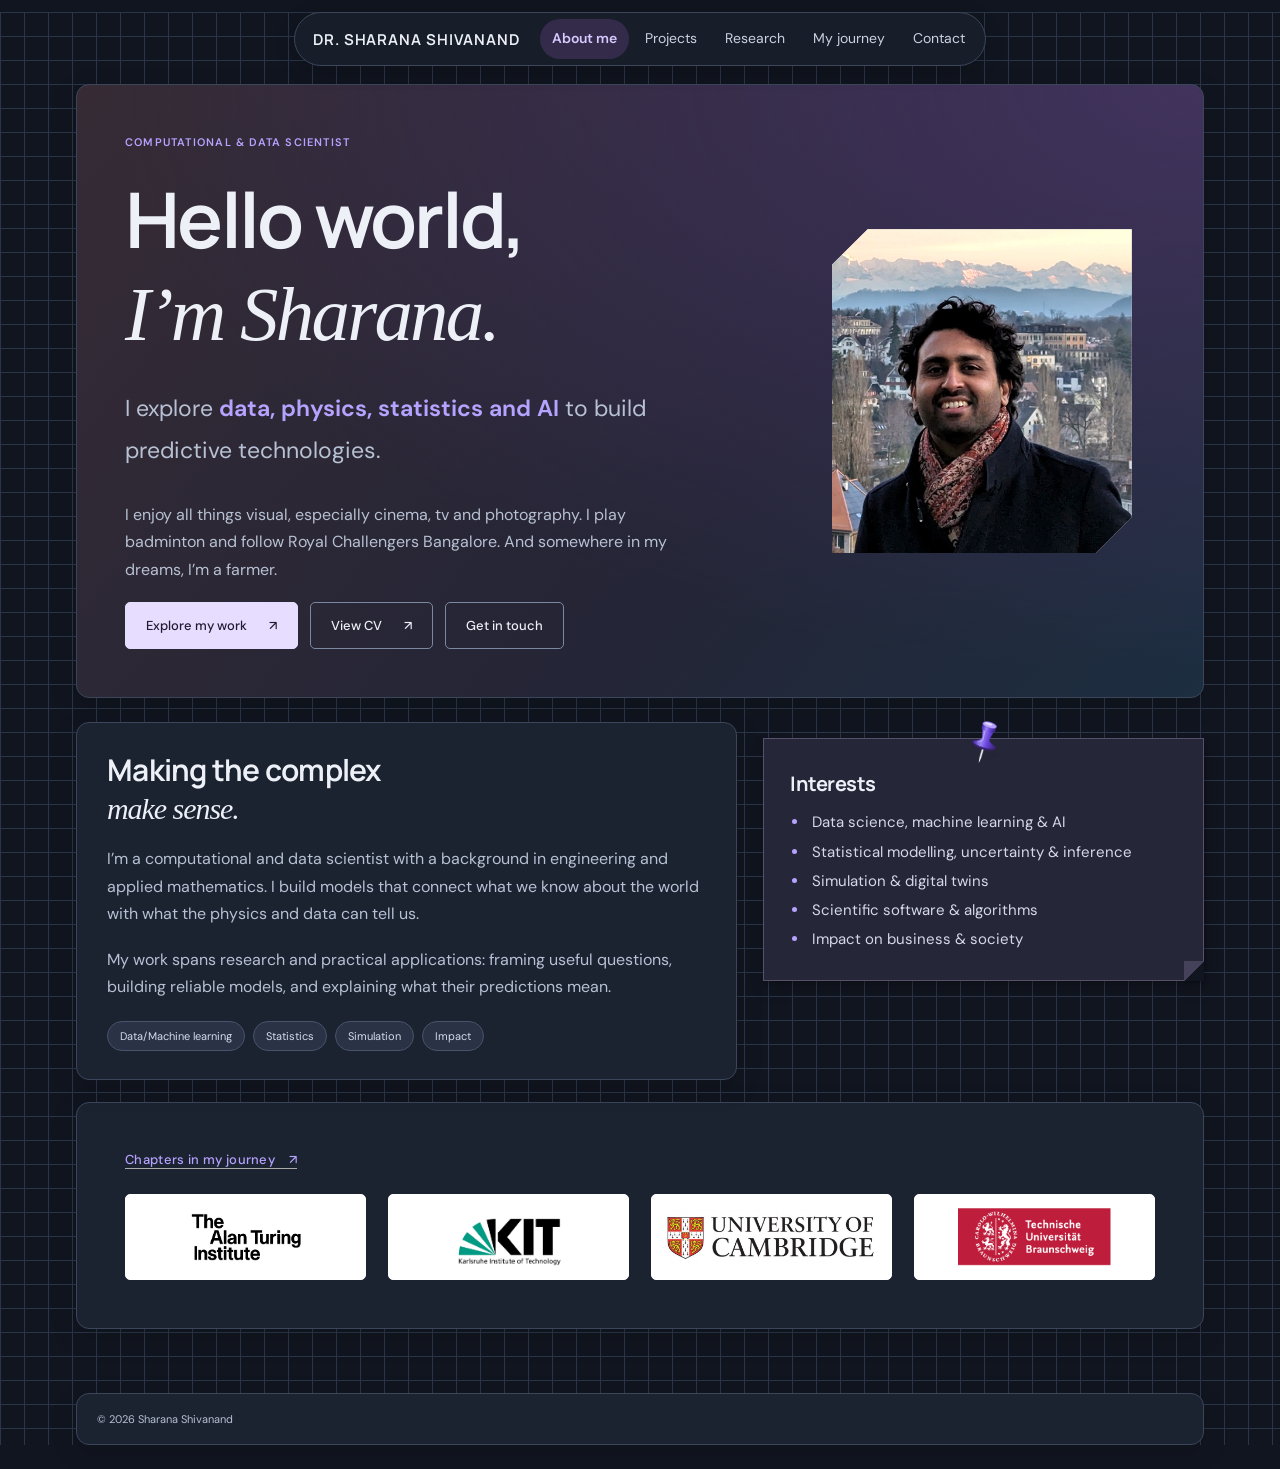
==== index.html @ 9562c30d "Remove header logo and publish updated CV" ====
<!doctype html>
<html lang="en" data-theme="dark">
<head>
  <meta charset="utf-8">
  <meta name="viewport" content="width=device-width, initial-scale=1">
  <title>About me | Sharana Shivanand</title>
  <meta name="description" content="Sharana Shivanand is a computational and data scientist connecting Data, Physics, Statistics and AI with practical problems.">
  <meta name="theme-color" content="#11151f">
  <meta property="og:title" content="About me | Sharana Shivanand">
  <meta property="og:description" content="Sharana Shivanand is a computational and data scientist connecting Data, Physics, Statistics and AI with practical problems.">
  <meta property="og:type" content="website">
  <link rel="icon" href="assets/favicon.svg?v=coordinate-s" type="image/svg+xml">
  <link rel="preconnect" href="https://fonts.googleapis.com">
  <link rel="preconnect" href="https://fonts.gstatic.com" crossorigin>
  <link rel="stylesheet" href="assets/styles.css">
  <link rel="stylesheet" href="theme.css">
  <link rel="stylesheet" href="dark.css">
  <script src="assets/site.js" defer></script>
  <noscript><style>@media(max-width:760px){.sidebar{position:relative;height:auto;flex-wrap:wrap}.nav{position:static;display:grid;width:100%;margin-top:15px}.main-wrap{margin-top:0}.mobile-toggle{display:none}}.filter-bar,.copy-button{display:none}</style></noscript>
</head>
<body>
  <a class="skip-link" href="#main">Skip to content</a>
  <header class="sidebar">
    <a class="brand" href="index.html" aria-label="Dr. Sharana Shivanand, home"><span class="brand-name">DR. Sharana Shivanand</span></a>
    <button class="mobile-toggle" aria-controls="main-navigation" aria-expanded="false">Menu <span class="menu-icon" aria-hidden="true">☰</span></button>
    <nav class="nav" id="main-navigation" aria-label="Main navigation"><a href="index.html" aria-current="page"><span class="nav-num">01</span>About me<span class="nav-arrow" aria-hidden="true">↗</span></a><a href="projects.html"><span class="nav-num">02</span>Projects<span class="nav-arrow" aria-hidden="true"></span></a><a href="research.html"><span class="nav-num">03</span>Research<span class="nav-arrow" aria-hidden="true"></span></a><a href="journey.html"><span class="nav-num">04</span>My journey<span class="nav-arrow" aria-hidden="true"></span></a><a href="contact.html"><span class="nav-num">05</span>Contact<span class="nav-arrow" aria-hidden="true"></span></a></nav>
  </header>
  <div class="main-wrap"><div class="page-container">
    <main id="main">
<section class="hero" aria-labelledby="hero-title">
  <div class="hero-copy"><div class="eyebrow">Computational &amp; data scientist</div>
    <h1 id="hero-title">Hello world,<br><span class="title-second">I’m Sharana.</span></h1>
    <p class="hero-lead">I explore <strong>data, physics, statistics and AI</strong> to build predictive technologies.</p>
    <p class="hero-personal">I enjoy all things visual, especially cinema, tv and photography. I play badminton and follow Royal Challengers Bangalore. And somewhere in my dreams, I’m a farmer.</p>
    <div class="button-row"><a target="_blank" rel="noopener noreferrer" class="button" href="projects.html">Explore my work <span aria-hidden="true">↗</span></a><a target="_blank" rel="noopener noreferrer" class="button secondary" href="assets/CV-Shivanand.pdf?v=17e209d2ae03">View CV <span aria-hidden="true">↗</span></a><a target="_blank" rel="noopener noreferrer" class="button secondary" href="contact.html">Get in touch</a></div>
  </div>
  <figure class="portrait-frame"><img src="profile-mountains.jpg" alt="Sharana Shivanand with a mountain ridge in the background" width="768" height="1024" fetchpriority="high"></figure>
</section>
<div class="about-overview"><section class="intro-block"><div class="intro-layout"><h2>Making the complex<br><span class="title-second">make sense.</span></h2><div><p>I’m a computational and data scientist with a background in engineering and applied mathematics. I build models that connect what we know about the world with what the physics and data can tell us.</p><p>My work spans research and practical applications: framing useful questions, building reliable models, and explaining what their predictions mean.</p><div class="capability-list"><span class="pill">Data/Machine learning</span><span class="pill">Statistics</span><span class="pill">Simulation</span><span class="pill">Impact</span></div></div></div></section><aside class="shared-interests-note" aria-labelledby="shared-interests-title">
      <svg class="note-pin" viewBox="0 0 48 64" aria-hidden="true">
        <defs>
          <linearGradient id="note-pin-body" x1="0" y1="0" x2="1" y2="0">
            <stop offset="0" stop-color="#3c22a0"/><stop offset=".35" stop-color="#9a82f5"/>
            <stop offset=".6" stop-color="#6844da"/><stop offset="1" stop-color="#342075"/>
          </linearGradient>
          <linearGradient id="note-pin-metal" x1="0" y1="0" x2="1" y2="0">
            <stop offset="0" stop-color="#737786"/><stop offset=".5" stop-color="#f5f6fa"/><stop offset="1" stop-color="#858997"/>
          </linearGradient>
          <filter id="note-pin-shadow" x="-50%" y="-50%" width="200%" height="200%"><feGaussianBlur stdDeviation="1.2"/></filter>
        </defs>
        <ellipse cx="29" cy="49" rx="9" ry="2.5" fill="#282033" opacity=".18" filter="url(#note-pin-shadow)"/>
        <g transform="rotate(24 24 34)">
          <path d="M22.5 36h3v16L24 59l-1.5-7Z" fill="url(#note-pin-metal)"/>
          <ellipse cx="24" cy="36" rx="15" ry="5" fill="#38216d"/>
          <path d="M16 13h16l-3 13c-.6 3 3.5 5.5 10 8-2 6-28 6-30 0 6.5-2.5 10.6-5 10-8Z" fill="url(#note-pin-body)" stroke="#49318e" stroke-width=".5"/>
          <path d="m20 16 1 12c0 2-2 4-6 6" fill="none" stroke="#c5b7ff" stroke-width="1.2" opacity=".7"/>
          <path d="M15 9h18v6c0 4-18 4-18 0Z" fill="url(#note-pin-body)"/>
          <ellipse cx="24" cy="9" rx="9" ry="3.7" fill="#b6a2fb" stroke="#7151c6" stroke-width=".6"/>
          <ellipse cx="22" cy="8" rx="5" ry="1.4" fill="#eee8ff" opacity=".8"/>
        </g>
      </svg>
      <h2 id="shared-interests-title">Interests</h2>
      <ul><li>Data science, machine learning &amp; AI</li><li>Statistical modelling, uncertainty &amp; inference</li><li>Simulation &amp; digital twins</li><li>Scientific software &amp; algorithms</li><li>Impact on business &amp; society</li></ul></aside></div>

<section class="credibility" aria-labelledby="chapters-title"><h2 id="chapters-title"><a target="_blank" rel="noopener noreferrer" class="text-link" href="journey.html">Chapters in my journey <span aria-hidden="true">↗</span></a></h2><div class="institution-list"><div class="institution"><img src="assets/logos/turing.png" alt="The Alan Turing Institute" width="367" height="181" loading="lazy"></div><div class="institution"><img src="assets/logos/kit.png" alt="Karlsruhe Institute of Technology" width="1045" height="557" loading="lazy"></div><div class="institution"><img src="assets/logos/cambridge.jpg" alt="University of Cambridge" width="800" height="210" loading="lazy"></div><div class="institution"><img src="assets/logos/braunschweig.png" alt="Technical University of Braunschweig" width="900" height="340" loading="lazy"></div></div></section>
</main>
    <footer class="site-footer"><span>© 2026 Sharana Shivanand</span></footer>
  </div></div>
</body>
</html>
---- assets/styles.css ----
@import url('https://fonts.googleapis.com/css2?family=DM+Sans:wght@400;450;500;550;600;650;700&family=Manrope:wght@400;500;600;650;700&display=swap');

:root {
  --paper: #f7f6f0;
  --sidebar: #252d27;
  --ink: #252a25;
  --muted: #62685f;
  --line: #dcded3;
  --green: #d7edb8;
  --purple: #e3dcf3;
  --peach: #f2cebb;
  --sans: 'DM Sans', Arial, sans-serif;
  --display: 'Manrope', Arial, sans-serif;
}

* { box-sizing: border-box; }
html { scroll-behavior: smooth; }
body { margin: 0; background: var(--paper); color: var(--ink); font: 16px/1.65 var(--sans); }
a { color: inherit; text-underline-offset: 5px; }
button { font: inherit; cursor: pointer; }
a, button { touch-action: manipulation; }
a, button, summary { -webkit-tap-highlight-color: transparent; }
a:focus-visible, button:focus-visible, summary:focus-visible { outline: 3px solid #7870a4; outline-offset: 5px; }
::selection { background: var(--green); color: var(--ink); }
img, svg { max-width: 100%; }
p { margin: 0 0 1.2em; }
h1, h2, h3 { font-family: var(--display); line-height: 1.25; letter-spacing: -.025em; margin: 0; font-weight: 650; }
h2 { font-size: clamp(28px, 3vw, 36px); }
h3 { font-size: 24px; }
small { font-size: 13px; }
.serif { font-family: Georgia, serif; font-weight: 400; }
.skip-link { position: fixed; z-index: 20; top: -80px; left: 20px; padding: 10px 20px; background: var(--green); }
.skip-link:focus { top: 16px; }

/* Centred navigation. The page links stay in this tab. */
.sidebar { background: var(--sidebar); color: #eef0e8; position: fixed; inset: 0 auto 0 0; width: 244px; padding: 48px 24px 32px; display: flex; flex-direction: column; align-items: center; text-align: center; z-index: 10; border-right: 1px solid #374238; }
.brand { display: flex; justify-content: center; text-decoration: none; }
.brand-name { font: 650 23px/1.4 var(--display); letter-spacing: -.025em; }
.nav { display: grid; gap: 8px; width: 100%; margin-top: 64px; }
.nav a { display: flex; align-items: center; justify-content: center; padding: 12px 10px; border-radius: 5px; text-decoration: none; font-size: 14px; color: #cdd3c9; transition: background .2s; }
.nav a:hover { background: #374238; color: #fff; }
.nav a[aria-current=page] { background: var(--green); color: #273222; font-weight: 600; }
.nav-num, .nav-arrow { display: none; }
.sidebar-bottom { margin-top: auto; padding-top: 32px; }
.social-links { display: flex; justify-content: center; gap: 20px; font-size: 12px; }
.social-links a { text-decoration: none; color: #eef0e8; }
.social-links a:hover { text-decoration: underline; }
.mobile-toggle { display: none; }
.main-wrap { margin-left: 244px; min-height: 100vh; }
.page-container { max-width: 1440px; margin: 0 auto; padding: 0 clamp(28px, 4.4vw, 76px); }
main { padding-bottom: 64px; }
.eyebrow { font-size: 11px; letter-spacing: .11em; text-transform: uppercase; font-weight: 600; color: var(--muted); margin-bottom: 22px; display: flex; align-items: center; gap: 10px; }
.eyebrow:before { content: ''; width: 22px; height: 1px; background: currentColor; }

/* An upright portrait, cropped in the browser without altering the supplied photo. */
.hero { display: grid; grid-template-columns: 1.2fr 1fr; gap: 45px; align-items: center; padding: 76px 0 60px; min-height: 500px; }
.hero h1 { font-size: clamp(36px, 4.2vw, 62px); line-height: 1.2; letter-spacing: -.035em; }
.hero-lead { font-size: 19px; line-height: 1.8; max-width: 485px; margin: 27px 0 30px; color: #51594e; }
.hero-lead strong { color: var(--ink); font-weight: 550; }
.portrait-frame { margin: 0; width: 100%; max-width: 330px; aspect-ratio: 1; justify-self: center; overflow: hidden; border-radius: 50%; background: #e6e1d9; border: 1px solid #deded4; }
.portrait-frame img { width: 100%; height: 100%; object-fit: cover; object-position: 50% 50%; display: block; transform: scale(2.5); transform-origin: 54% 25%; }
.button-row { display: flex; gap: 12px; align-items: center; flex-wrap: wrap; }
.button { display: inline-flex; align-items: center; justify-content: center; gap: 22px; background: var(--ink); color: #fff; padding: 12px 20px; border: 1px solid var(--ink); border-radius: 5px; text-decoration: none; font-size: 13px; font-weight: 500; transition: background .18s; }
.button:hover { background: #3b4935; }
.button.secondary { color: var(--ink); background: transparent; border-color: #c8ccbf; }
.button.secondary:hover { background: #eceee5; }
.section-top { display: flex; justify-content: space-between; align-items: center; gap: 24px; margin-bottom: 25px; }
.section-top h2 { font-size: 24px; }
.text-link { text-decoration: none; border-bottom: 1px solid #a8ad9f; font-size: 13px; display: inline-flex; gap: 14px; align-items: center; }
.text-link:hover { border-color: var(--ink); }
.intro-block { border-top: 1px solid var(--line); padding-top: 35px; }
.intro-layout { display: grid; grid-template-columns: .9fr 1.5fr; gap: 70px; }
.intro-layout h2 { font-size: 30px; max-width: 290px; }
.intro-layout p { color: var(--muted); font-size: 16px; }
.capability-list { display: flex; gap: 8px; flex-wrap: wrap; margin-top: 20px; }
.pill { padding: 5px 12px; background: #edefe6; border: 1px solid #dadfd0; border-radius: 30px; font-size: 11px; white-space: nowrap; }
.selected-work { margin-top: 56px; }
.work-grid { display: grid; grid-template-columns: 1fr 1fr; gap: 20px; }
.work-card { display: block; text-decoration: none; background: #eeeee5; border: 1px solid var(--line); border-radius: 8px; overflow: hidden; transition: border-color .2s; }
.work-card:hover { border-color: #8e9a7d; }
.work-art { height: 180px; position: relative; overflow: hidden; display: grid; place-items: center; }
.work-art svg { width: 100%; height: 100%; }
.work-art.green { background: #e4eccf; }
.work-art.purple { background: #e6e1ef; }
.art-label { position: absolute; top: 16px; left: 18px; font-size: 10px; font-weight: 600; letter-spacing: .1em; text-transform: uppercase; }
.work-body { padding: 23px 25px; background: #fbfbf6; }
.work-heading { display: flex; gap: 12px; align-items: start; justify-content: space-between; }
.work-heading h3 { font-size: 21px; letter-spacing: -.02em; }
.work-heading .arrow { font-size: 23px; line-height: 1; }
.work-body p { font-size: 14px; color: var(--muted); margin: 12px 0 0; }
.work-type { font-size: 10px; letter-spacing: .1em; text-transform: uppercase; color: var(--muted); margin-bottom: 11px; }

/* Original institutional artwork is displayed in full, without cropping. */
.credibility { padding-top: 30px; margin-top: 40px; border-top: 1px solid var(--line); }
.credibility h2 { font: 500 13px var(--sans); letter-spacing: .025em; color: var(--muted); margin-bottom: 25px; }
.institution-list { display: grid; grid-template-columns: repeat(4, minmax(0, 1fr)); gap: 22px; }
.institution { display: flex; align-items: center; justify-content: center; min-height: 84px; padding: 13px; border: 1px solid #e3e3db; background: #fff; border-radius: 5px; }
.institution img { width: 100%; max-height: 58px; object-fit: contain; }
.site-footer { padding: 24px 0 28px; display: flex; justify-content: space-between; gap: 18px; border-top: 1px solid var(--line); color: var(--muted); font-size: 11px; }
.site-footer a { text-decoration: none; }
.page-intro { padding: 65px 0 35px; max-width: 850px; }
.page-intro h1 { font-size: clamp(36px, 4vw, 56px); margin-bottom: 22px; }
.page-intro .dek { font-size: 19px; color: var(--muted); max-width: 650px; line-height: 1.7; }

.filter-bar { display: flex; flex-wrap: wrap; gap: 8px; align-items: center; border-top: 1px solid var(--line); padding: 24px 0 30px; }
.filter-button { padding: 8px 17px; border: 1px solid #cdd2c4; border-radius: 30px; background: transparent; font-size: 12px; color: var(--ink); }
.filter-button:hover { background: #ebeee3; }
.filter-button[aria-pressed=true] { background: var(--ink); color: #fff; border-color: var(--ink); }
.filter-count { font-size: 12px; color: var(--muted); margin-left: auto; }
.project-list { display: grid; gap: 28px; }
.project { border: 1px solid var(--line); border-radius: 8px; overflow: hidden; background: #fbfbf6; scroll-margin-top: 25px; }
.project[hidden] { display: none; }
.project-banner { padding: 24px 30px; background: var(--green); display: flex; align-items: center; justify-content: space-between; gap: 20px; }
.project:nth-child(2) .project-banner { background: var(--purple); }
.project:nth-child(3) .project-banner { background: var(--peach); }
.project:nth-child(4) .project-banner { background: #e5e8dd; }
.project-number { font: 400 38px var(--display); opacity: .55; }
.project-banner .eyebrow { margin-bottom: 10px; font-size: 10px; }
.project-banner h2 { font-size: 28px; }
.project-content { padding: 28px 30px; }
.project-summary { font-size: 17px; max-width: 720px; }
.project-facts { display: grid; grid-template-columns: 1fr 1fr; gap: 30px; margin-top: 25px; }
.fact-label { font-size: 10px; text-transform: uppercase; letter-spacing: .12em; font-weight: 700; margin-bottom: 8px; color: var(--muted); }
.project-facts p { font-size: 14px; color: var(--muted); }
.project-content .capability-list { margin-top: 8px; }
.project details { border-top: 1px solid var(--line); margin-top: 24px; padding-top: 17px; }
.project summary { font-size: 13px; cursor: pointer; font-weight: 550; list-style-position: inside; }
.project details .detail-text { font-size: 14px; color: var(--muted); padding: 18px 0 0; max-width: 760px; }
.detail-text p:last-child { margin-bottom: 0; }
.project-note { font-size: 12px; color: var(--muted); margin-top: 18px; margin-bottom: 0; }
.research-grid { display: grid; grid-template-columns: repeat(3, 1fr); gap: 18px; margin: 14px 0 50px; }
.research-topic { border-top: 3px solid #b5ca94; padding: 23px 18px; background: #eff1e8; border-radius: 0 0 7px 7px; }
.research-topic:nth-child(2) { border-color: #b8a7d1; background: #efecf4; }
.research-topic:nth-child(3) { border-color: #d5a88c; background: #f4ebe4; }
.research-topic .topic-icon { font: 400 30px var(--display); margin-bottom: 24px; }
.research-topic h2 { font-size: 21px; letter-spacing: -.02em; margin-bottom: 12px; }
.research-topic p { font-size: 14px; color: var(--muted); margin: 0; }
.publications { border-top: 1px solid var(--line); padding-top: 30px; }
.publication { padding: 24px 0; display: grid; grid-template-columns: 65px 1fr 25px; gap: 18px; border-bottom: 1px solid var(--line); }
.publication-year { font-size: 13px; color: var(--muted); padding-top: 3px; }
.publication h3 { font: 550 17px/1.6 var(--sans); letter-spacing: -.015em; }
.publication h3 a { text-decoration: none; }
.publication h3 a:hover { text-decoration: underline; }
.publication p { font-size: 12px; color: var(--muted); margin: 7px 0 0; }
.publication>span:last-child { font-size: 21px; }
.callout { background: var(--green); border-radius: 8px; padding: 29px 32px; margin-top: 40px; display: flex; justify-content: space-between; align-items: center; gap: 25px; }
.callout h2 { font-size: 26px; }
.callout p { font-size: 14px; margin: 10px 0 0; color: #505d43; }
.journey-layout { display: grid; grid-template-columns: 1.6fr 1fr; gap: 54px; }
.timeline { position: relative; margin-left: 6px; padding-left: 28px; border-left: 1px solid #c8cebc; }
.timeline-item { position: relative; padding: 0 0 34px; }
.timeline-item:before { content: ''; position: absolute; left: -34px; top: 7px; background: var(--paper); border: 2px solid #84986b; border-radius: 50%; height: 9px; width: 9px; }
.timeline-time { font-size: 10px; letter-spacing: .07em; color: var(--muted); text-transform: uppercase; margin-bottom: 8px; }
.timeline-item h2 { font-size: 21px; margin-bottom: 7px; }
.timeline-role { font-size: 13px; font-weight: 550; margin-bottom: 12px; }
.timeline-item p { color: var(--muted); font-size: 14px; margin: 0; }
.side-note { background: #e9e4f0; padding: 28px; border-radius: 7px; margin-bottom: 22px; }
.side-note h2 { font-size: 23px; margin-bottom: 18px; }
.side-note h3 { font: 600 14px var(--sans); letter-spacing: 0; margin-bottom: 3px; }
.side-note p { font-size: 13px; color: var(--muted); line-height: 1.7; }
.side-note p:last-child { margin-bottom: 0; }
.side-note.green { background: #e8eddd; }
.side-note.peach { background: #f1e5db; }
.contact-layout { display: grid; grid-template-columns: 1.5fr 1fr; gap: 42px; align-items: start; }
.contact-card { background: var(--green); border-radius: 8px; padding: 36px; }
.contact-card h2 { font-size: 30px; margin: 8px 0 20px; }
.contact-email { font-size: clamp(15px, 1.6vw, 23px); font-weight: 500; text-decoration: none; border-bottom: 1px solid #82946e; overflow-wrap: anywhere; }
.contact-card>p { font-size: 15px; color: #526044; }
.contact-card .button-row { margin-top: 30px; }
.contact-links { margin-top: 28px; display: grid; }
.contact-link { padding: 16px 0; border-bottom: 1px solid var(--line); display: flex; justify-content: space-between; align-items: center; text-decoration: none; font-size: 14px; }
.contact-link:first-child { border-top: 1px solid var(--line); }
.contact-link small { color: var(--muted); }
.contact-aside h2 { font-size: 23px; margin-bottom: 18px; }
.contact-aside p { font-size: 14px; color: var(--muted); }
.contact-aside { padding-top: 4px; }
.interest-list { list-style: none; padding: 0; margin: 22px 0 30px; }
.interest-list li { padding: 11px 0; border-bottom: 1px solid var(--line); font-size: 14px; }
.interest-list li:before { content: '↗'; margin-right: 12px; color: #778669; }
.copy-status { min-height: 24px; display: block; font-size: 12px; margin-top: 14px; color: #3d5030; }

@media (max-width: 1200px) {
  .sidebar { width: 215px; padding: 40px 20px 28px; }
  .main-wrap { margin-left: 215px; }
  .page-container { padding: 0 35px; }
  .hero { gap: 30px; padding: 60px 0 48px; min-height: 460px; }
  .hero h1 { font-size: 44px; }
  .hero-lead { font-size: 17px; }
  .portrait-frame { max-width: 285px; }
  .intro-layout { gap: 30px; }
  .institution-list { gap: 14px; }
  .institution { padding: 10px; }
  .research-grid { gap: 12px; }
  .research-topic { padding: 20px 15px; }
  .journey-layout { gap: 30px; }
  .contact-layout { gap: 25px; }
  .contact-card { padding: 27px; }
}

@media (max-width: 1000px) and (min-width: 761px) {
  .hero { grid-template-columns: 1fr; gap: 35px; }
  .hero h1 { font-size: 48px; }
  .hero-lead { max-width: 560px; }
  .portrait-frame { justify-self: start; max-width: 290px; }
  .intro-layout { grid-template-columns: 1fr; gap: 20px; }
  .intro-layout h2 { max-width: 100%; }
  .institution-list { grid-template-columns: repeat(2, minmax(0, 1fr)); }
  .research-grid { grid-template-columns: 1fr; }
  .research-topic { display: grid; grid-template-columns: 30px 1fr; column-gap: 20px; }
  .research-topic p { grid-column: 2; }
  .research-topic .topic-icon { grid-row: 1/3; margin: 0; }
  .journey-layout, .contact-layout { grid-template-columns: 1fr; }
  .journey-aside { display: grid; grid-template-columns: 1fr 1fr; gap: 20px; }
  .contact-aside { margin-top: 12px; }
}

@media (max-width: 760px) {
  .sidebar { width: 100%; height: 88px; bottom: auto; padding: 14px 23px; flex-direction: row; justify-content: space-between; text-align: left; }
  .brand-name { font-size: 18px; line-height: 1.4; }
  .mobile-toggle { display: flex; gap: 10px; align-items: center; background: transparent; border: 1px solid #677060; color: #eef0e8; padding: 7px 12px; border-radius: 5px; font-size: 12px; }
  .menu-icon { font-size: 17px; line-height: 1; }
  .sidebar-bottom { display: none; }
  .nav { position: absolute; left: 0; right: 0; top: 88px; background: var(--sidebar); padding: 8px 18px 20px; margin-top: 0; display: none; border-top: 1px solid #495044; box-shadow: 0 12px 18px #252d2710; }
  .sidebar.menu-open .nav { display: grid; }
  .main-wrap { margin: 88px 0 0; }
  .page-container { padding: 0 23px; }
  .hero { display: flex; flex-direction: column; align-items: stretch; gap: 32px; padding: 40px 0; min-height: 0; }
  .hero h1 { font-size: clamp(32px, 7.8vw, 45px); }
  .eyebrow { font-size: 10px; margin-bottom: 18px; }
  .hero-lead { font-size: 17px; max-width: 100%; margin-top: 22px; margin-bottom: 24px; }
  .portrait-frame { max-width: 320px; width: 100%; align-self: center; }
  .intro-layout { grid-template-columns: 1fr; gap: 18px; }
  .intro-layout h2 { max-width: none; font-size: 28px; }
  .intro-layout p { font-size: 15px; }
  .intro-block { padding-top: 28px; }
  .selected-work { margin-top: 39px; }
  .section-top { gap: 14px; align-items: baseline; }
  .section-top h2 { font-size: 22px; }
  .section-top .text-link { font-size: 11px; gap: 8px; white-space: nowrap; }
  .work-grid { grid-template-columns: 1fr; }
  .work-art { height: 180px; }
  .work-body { padding: 22px; }
  .institution-list { grid-template-columns: repeat(2, minmax(0, 1fr)); gap: 12px; }
  .institution { min-height: 80px; padding: 12px; }
  .institution img { max-height: 55px; }
  .site-footer { font-size: 10px; flex-wrap: wrap; }
  .page-intro { padding: 38px 0 25px; }
  .page-intro h1 { font-size: 36px; }
  .page-intro .dek { font-size: 17px; }
  .project-banner, .project-content { padding: 23px; }
  .project-banner h2 { font-size: 24px; }
  .project-number { font-size: 30px; }
  .project-facts { grid-template-columns: 1fr; gap: 12px; margin-top: 23px; }
  .project-summary { font-size: 16px; }
  .filter-bar { gap: 7px; padding: 20px 0 25px; }
  .filter-button { padding: 7px 12px; font-size: 11px; }
  .filter-count { width: 100%; margin-top: 8px; }
  .research-grid { grid-template-columns: 1fr; gap: 15px; margin-bottom: 35px; }
  .research-topic { padding: 22px; }
  .research-topic .topic-icon { margin-bottom: 15px; }
  .publication { grid-template-columns: 40px 1fr 16px; gap: 10px; }
  .publication h3 { font-size: 15px; }
  .publication-year { font-size: 11px; }
  .callout { flex-direction: column; align-items: start; padding: 25px; }
  .callout h2 { font-size: 24px; }
  .journey-layout, .contact-layout { grid-template-columns: 1fr; gap: 25px; }
  .timeline { padding-left: 24px; }
  .timeline-item:before { left: -30px; }
  .contact-card { padding: 26px; }
  .contact-card h2 { font-size: 28px; }
  .contact-email { font-size: 17px; }
  .contact-aside { padding-top: 12px; }
  main { padding-bottom: 40px; }
}

@media (prefers-reduced-motion: reduce) {
  html { scroll-behavior: auto; }
  *, *:before, *:after { animation: none !important; transition: none !important; }
}

@media print {
  .sidebar, .mobile-toggle, .filter-bar, .site-footer, .copy-button { display: none; }
  .main-wrap { margin: 0; }
  .page-container { padding: 0; }
  body { background: #fff; color: #000; }
  .hero { min-height: 0; padding: 20px 0; }
  .project, .work-card, .timeline-item { break-inside: avoid; }
  .project[hidden] { display: block; }
  .portrait-frame { max-width: 260px; }
  .page-intro { padding-top: 15px; }
  a { text-decoration: none; }
}
---- theme.css ----
:root {
  --portrait-zoom: 1.5;
  --portrait-width: 300px;
  --paper: #fff;
  --ink: #161616;
  --muted: #555;
  --line: #dedede;
  --green: #f2f2f2;
  --purple: #f2f2f2;
  --peach: #f2f2f2;
  --accent: #5031f5;
  --page-gutter: clamp(24px, 6vw, 76px);
}

::selection { background: #e4e4e4; }
a:focus-visible, button:focus-visible, summary:focus-visible { outline-color: #161616; }
.sidebar {
  position: sticky;
  inset: 0 auto auto;
  width: auto;
  max-width: 1440px;
  min-height: 94px;
  margin-inline: auto;
  padding: 0 var(--page-gutter);
  flex-direction: row;
  justify-content: space-between;
  gap: 20px;
  color: var(--ink);
  background: var(--paper);
  border: 0;
}
.sidebar::after {
  content: '';
  position: absolute;
  inset: auto var(--page-gutter) 0;
  border-bottom: 1px solid var(--line);
  pointer-events: none;
}
.brand-name { font-size: 15px; text-transform: uppercase; letter-spacing: .06em; }
.brand { align-items: center; gap: 10px; }
.nav { display: flex; justify-content: flex-end; width: auto; margin: 0; gap: clamp(8px, 2vw, 25px); }
.nav a { color: var(--muted); padding-inline: 6px; }
.nav a:hover { background: #f2f2f2; color: var(--ink); }
.nav a[aria-current=page] { background: transparent; color: var(--accent); }
.main-wrap { margin: 0; }
.page-container { padding-inline: var(--page-gutter); }

.hero {
  display: grid;
  grid-template-columns: minmax(0, 1.75fr) minmax(0, 1fr);
  min-height: 530px;
  padding: 64px 0;
  gap: clamp(30px, 6vw, 88px);
}
.hero h1 { font-size: clamp(43px, 6vw, 77px); }
.hero .eyebrow::before { display: none; }
.hero .eyebrow { color: var(--accent); }
.hero-lead { max-width: 620px; color: var(--muted); font-size: clamp(18px, 1.8vw, 23px); }
.hero-lead strong { color: var(--accent); font-weight: 650; }
.hero-personal { max-width: 580px; color: var(--muted); font-size: 16px; line-height: 1.7; margin-top: 16px; }
.portrait-frame {
  justify-self: center;
  max-width: var(--portrait-width);
  aspect-ratio: 265 / 286;
  background: #eee;
  border: 0;
  border-radius: 0;
  clip-path: polygon(0 11%, 12% 0, 100% 0, 100% 89%, 88% 100%, 0 100%);
}
.portrait-frame img {
  object-position: 50% 37%;
  filter: brightness(1.12) contrast(1.03) saturate(1.04);
  transform: scale(var(--portrait-zoom));
  transform-origin: 50% 37%;
}
.hero + .intro-block { padding-top: 32px; }
.serif { font-family: inherit; font-weight: inherit; }
.title-second {
  font-family: Georgia, 'Times New Roman', serif;
  font-style: italic;
  font-weight: 400;
  letter-spacing: -.035em;
}

.button:hover, .filter-button[aria-pressed=true] { background: #333; border-color: #333; }
.button.secondary, .filter-button, .contact-email, .text-link { border-color: #aaa; }
.button.secondary:hover, .filter-button:hover { background: #f2f2f2; }
.pill, .work-card,
.project:nth-child(4) .project-banner, .side-note, .side-note.green, .side-note.peach,
.research-topic, .research-topic:nth-child(2), .research-topic:nth-child(3) { background: #f2f2f2; }
.pill, .institution, .timeline { border-color: var(--line); }
.work-body, .project { background: #fff; }
.work-card:hover, .timeline-item::before,
.research-topic, .research-topic:nth-child(2), .research-topic:nth-child(3) { border-color: #999; }
.brand-mark { filter: grayscale(1); }
.callout p, .contact-card > p, .copy-status, .interest-list li::before { color: var(--muted); }

@media (max-width: 760px) {
  .sidebar { min-height: 70px; height: auto; padding-block: 14px; }
  .brand-name { font-size: 13px; }
  .mobile-toggle { color: var(--ink); border-color: #aaa; }
  .nav { display: none; top: 100%; background: #fff; padding: 8px 20px 16px; border-color: var(--line); box-shadow: 0 8px 16px #0001; }
  .hero { grid-template-columns: 1fr; min-height: 0; padding: 44px 0; gap: 32px; }
  .hero h1 { font-size: clamp(36px, 8vw, 55px); }
}

/* Violet-blue marks navigation, key labels and links. */
.page-intro .eyebrow,
.project-banner h2,
.fact-label,
.publication h3 a,
.timeline-role,
.contact-email,
.contact-link,
.text-link { color: var(--accent); }
.filter-button[aria-pressed=true] {
  color: var(--accent);
  background: #fff;
  border-color: #555;
  font-weight: 650;
}

.project-visual {
  margin: 0;
  padding: 24px clamp(16px, 4vw, 48px);
  border-block: 1px solid var(--line);
  background: #fafafa;
}
.project-visual svg {
  display: block;
  width: min(100%, 500px);
  height: auto;
  margin: 0 auto 16px;
}
.project-visual figcaption {
  margin-bottom: 12px;
  color: var(--muted);
  font-size: 13px;
}
.project-flow {
  list-style: none;
  display: flex;
  flex-wrap: wrap;
  align-items: baseline;
  gap: 8px 0;
  padding: 0;
  margin: 0;
}
.project-flow li {
  display: flex;
  align-items: baseline;
  color: var(--ink);
  font-size: 14px;
}
.project-flow li:last-child { font-weight: 650; }
.project-flow li + li::before {
  content: '→' / '';
  margin-inline: 12px;
  color: var(--muted);
}
@media (max-width: 620px) {
  .project-flow { flex-direction: column; gap: 4px; }
  .project-flow li + li { flex-direction: column; }
  .project-flow li + li::before { content: '↓' / ''; margin-inline: 0; }
}

@media (min-width: 761px) {
  .project-visual:has(svg) {
    display: grid;
    grid-template-columns: minmax(0, 1.2fr) minmax(0, 1fr);
    grid-template-rows: auto 1fr;
    column-gap: 32px;
    align-items: start;
  }
  .project-visual:has(svg) figcaption { grid-area: 1 / 1; align-self: end; }
  .project-visual:has(svg) .project-flow { grid-area: 2 / 1; }
  .project-visual svg { grid-area: 1 / 2 / 3 / 3; align-self: center; margin: 0 auto; }
}
@media (max-width: 760px) {
  .project-visual svg { margin: 20px auto 0; }
}

/* White page surfaces, including panels inherited from the colour edition. */
:root {
  --paper: #fff;
  --green: #fff;
  --purple: #fff;
  --peach: #fff;
}
html, body, .sidebar, .nav,
.project-banner, .project:nth-child(n) .project-banner,
.side-note, .side-note.green, .side-note.peach,
.research-topic, .research-topic:nth-child(n),
.project-visual, .pill, .work-card, .contact-card, .callout {
  background-color: #fff;
}
.side-note, .contact-card, .callout { border: 1px solid var(--line); }
.callout { padding: 16px 24px; align-items: center; }
.callout h2 { margin: 0; line-height: 1.3; }
.callout p:empty { display: none; }

/* Project deck and detail dialog. */
.project-list {
  grid-template-columns: repeat(3, minmax(0, 1fr));
  gap: 20px;
}
.project-list > .project { overflow: visible; }
.project-preview {
  display: flex;
  flex-direction: column;
  align-items: stretch;
  gap: 10px;
  width: 100%;
  height: 100%;
  padding: 16px;
  border: 0;
  border-radius: inherit;
  background: #fff;
  color: var(--ink);
  text-align: left;
}
.project-preview:hover { background: #f7f7f7; }
.project-preview-art {
  display: grid;
  place-items: center;
  height: 110px;
  padding: 8px;
  border-radius: 5px;
  background: #f6f6f6;
}
.project-preview-art svg { width: 100%; height: 100%; }
.project-preview-title { font: 700 19px/1.3 var(--display); }
.project-preview-summary { color: var(--muted); font-size: 14px; }
.project-preview-action { margin-top: auto; padding-top: 4px; color: var(--accent); font-size: 13px; font-weight: 650; }
.project-dialog {
  width: min(760px, calc(100% - 32px));
  max-height: 85vh;
  padding: 0;
  border: 1px solid var(--line);
  border-radius: 10px;
  color: var(--ink);
  background: #fff;
}
.project-dialog::backdrop { background: #0007; }
.project-dialog-controls {
  position: sticky;
  top: 0;
  z-index: 1;
  display: flex;
  justify-content: flex-end;
  padding: 8px 12px;
  background: #fff;
  border-bottom: 1px solid var(--line);
}
.project-dialog-controls button {
  padding: 4px 12px;
  border: 1px solid #aaa;
  border-radius: 5px;
  background: #fff;
  color: var(--ink);
}
body:has(.project-dialog[open]) { overflow: hidden; }
@media (max-width: 920px) {
  .project-list { grid-template-columns: repeat(2, minmax(0, 1fr)); }
}
@media (max-width: 560px) {
  .project-list { grid-template-columns: 1fr; }
}

/* Continuous blueprint grid with solid surfaces for reading. */
:root {
  --line: #c3d2f3;
  --panel: #fcfcfe;
  --mesh-line: #cbd6e9;
}
body {
  /* Opaque lines keep the grid legible on lower-contrast displays. */
  background-color: #fff;
  background-image:
    linear-gradient(var(--mesh-line) 1px, transparent 1px),
    linear-gradient(90deg, var(--mesh-line) 1px, transparent 1px);
  background-size: 24px 24px;
}
.page-container { max-width: 1300px; }
.sidebar {
  width: fit-content;
  top: 12px;
  min-height: 54px;
  margin: 12px auto 18px;
  padding: 5px 8px 5px 18px;
  border: 1px solid var(--line);
  border-radius: 28px;
  background: #fff;
  box-shadow: 0 3px 16px #20335b0e;
}
.sidebar::after { content: none; }
.nav { gap: 4px; background: transparent; }
.nav a { padding: 8px 12px; border-radius: 20px; }
.nav a[aria-current=page] { background: #edf3ff; }
.hero, .page-intro, .intro-block, .credibility, .filter-bar,
.research-topic, .publications, .timeline, .side-note,
.contact-card, .contact-links, .site-footer {
  border: 1px solid var(--line);
  border-radius: 13px;
  background-color: var(--panel);
}
.hero, .page-intro, .intro-block, .credibility,
.publications, .timeline, .contact-links {
  padding: clamp(20px, 4vw, 48px);
}
.hero,
.page-intro {
  background-image:
    radial-gradient(ellipse at top right, #eeeaff, transparent 68%),
    linear-gradient(130deg, #fff2e8, #fdf7fa 60%, #eef4ff);
}
.hero { min-height: 0; }
.hero + .intro-block, .credibility { margin-top: 22px; }
.page-intro { max-width: none; margin-bottom: 22px; }
.page-intro .dek { margin-bottom: 0; }
.filter-bar { padding: 12px 18px; margin-bottom: 18px; }
.project-list > .project { border-color: var(--line); border-radius: 13px; }
.project-preview { padding: 18px; }
.project-preview:hover { background: #f7f9ff; }
.project-preview-art {
  height: 142px;
  background: #fafafa url('paper-texture.svg') repeat;
}
.project-preview-art svg { min-height: 0; }
.project-preview-title { font-weight: 650; }
.research-topic:nth-child(n) { border-color: var(--line); }
.research-grid { gap: 22px; align-items: stretch; }
.research-topic:nth-child(n) {
  display: flex;
  flex-direction: column;
  padding: 26px;
  border: 1px solid var(--line);
  border-radius: 13px;
  background: #fff;
  box-shadow: none;
}
.research-topic .topic-icon {
  display: grid;
  place-items: center;
  align-self: flex-start;
  width: 42px;
  height: 42px;
  margin: 0 0 18px;
  border-radius: 10px;
  background: #f2eeff;
  color: var(--accent);
  font-size: 27px;
  line-height: 1;
}
.research-topic h2 {
  min-height: 2.6em;
  margin: 0 0 14px;
  color: var(--accent);
  font-size: clamp(22px, 2.2vw, 25px);
  font-weight: 700;
  line-height: 1.3;
  letter-spacing: -.025em;
}
.research-topic p { margin: 0; color: #303039; font-size: 16px; line-height: 1.75; }
.research-topic .research-topic-art {
  display: block;
  width: 100%;
  height: 116px;
  flex-shrink: 0;
  margin: 0 0 20px;
  overflow: visible;
}
@media (max-width: 1000px) {
  .research-topic h2 { min-height: 0; }
}
.timeline { padding-left: clamp(28px, 4vw, 48px); }
.timeline-item::before { content: none; }
.timeline-time { line-height: 1.6; }
.timeline-item h2 { position: relative; }
.timeline-item h2::before {
  content: '';
  position: absolute;
  left: -18px;
  top: .5lh;
  transform: translateY(-50%);
  width: 9px;
  height: 9px;
  border: 2px solid #999;
  border-radius: 50%;
  background: #fff;
}
.site-footer { padding: 16px 20px; margin-bottom: 24px; }

@media (max-width: 760px) {
  .sidebar { width: calc(100% - 32px); justify-content: space-between; padding: 7px 10px 7px 16px; }
  .sidebar.menu-open .nav { background: #fff; border: 1px solid var(--line); border-radius: 13px; }
  .main-wrap { margin-top: 0; }
  .hero { align-items: center; }
}
@media print {
  body, .project-preview-art, .hero, .page-intro { background-image: none; }
}

.publication-header { flex-wrap: wrap; }
.publication-profiles { display: flex; flex-wrap: wrap; gap: 8px 18px; }

.project-institutions {
  display: flex;
  flex-wrap: wrap;
  align-items: center;
  gap: 14px;
  padding-block: 8px;
}
.project-institutions img {
  display: block;
  width: auto;
  height: 28px;
  max-width: 110px;
  object-fit: contain;
}
.project-dialog > .project-institutions { padding: 0 30px 18px; }
.project-institutions img[src$="data-science-retreat.png"] {
  background: #222;
  border-radius: 3px;
}
.project-preview > .project-institutions {
  margin-top: auto;
  min-height: 44px;
}
.project-preview:has(> .project-institutions) > .project-preview-action {
  margin-top: 0;
}

.project-resources {
  display: grid;
  grid-template-columns: repeat(3, minmax(0, 1fr));
  gap: 10px;
  margin: 22px 0;
}
.project-resources a {
  display: flex;
  align-items: center;
  gap: 10px;
  padding: 14px 12px;
  border: 1px solid var(--line);
  border-radius: 8px;
  color: var(--ink);
  text-decoration: none;
  background: #faf9ff;
}
.project-resources a:hover { border-color: var(--accent); background: #f0edff; }
.resource-icon { color: var(--accent); font: 600 20px/1 monospace; }
.project-resources strong { display: block; font-size: 13px; font-weight: 650; }
.project-resources small { display: block; color: var(--muted); font-size: 11px; }
.project-resources a > span:last-child { margin-left: auto; color: var(--accent); }
.material-paper-links { grid-template-columns: 1fr; }
@media (max-width: 620px) {
  .project-resources { grid-template-columns: 1fr; }
}

/* Project reading view: a clear introduction, contribution, process and resources. */
.project-dialog .project-banner { padding: 24px 30px 16px; background: #fff; }
.project-dialog .project-banner h2 { max-width: 28ch; font-size: clamp(23px, 3vw, 30px); line-height: 1.25; }
.project-dialog .project-number { display: none; }
.project-dialog .project-banner .eyebrow { line-height: 1.6; letter-spacing: .06em; }
.project-dialog > .project-institutions { padding-bottom: 0; }
.project-reading { padding: 22px 30px 30px; }
.project-lede { max-width: 65ch; margin: 0; font-size: 17px; line-height: 1.65; color: var(--ink); }
.project-context-note { margin: 12px 0 0; font-size: 13px; line-height: 1.6; color: var(--muted); }
.project-reading-section { margin-top: 26px; }
.project-reading-section h3 { margin: 0 0 12px; font: 650 16px/1.4 var(--display); color: var(--ink); }
.project-contribution { padding: 20px; border-left: 3px solid var(--accent); border-radius: 0 8px 8px 0; background: #f6f4ff; }
.project-contribution h3 { color: var(--accent); }
.project-contribution ul { padding-left: 19px; margin: 0; }
.project-contribution li { padding-left: 4px; font-size: 15px; line-height: 1.7; }
.project-contribution li + li { margin-top: 9px; }
.project-contribution li::marker { color: var(--accent); }
.project-reading-flow {
  list-style: none;
  margin: 0;
  padding: 0;
  display: grid;
  grid-auto-flow: column;
  grid-auto-columns: minmax(0, 1fr);
  gap: 36px;
}
.project-reading-flow li {
  position: relative;
  display: grid;
  grid-template-rows: 28px 1fr;
  row-gap: 12px;
  justify-items: center;
  padding: 0;
  color: var(--ink);
  text-align: center;
  font-size: 13px;
  line-height: 1.5;
}
.workflow-role {
  display: grid;
  place-items: center;
  width: 28px;
  height: 28px;
  flex-shrink: 0;
  margin: 0;
  border: 1px solid #c8c8cf;
  border-radius: 50%;
  color: #666;
  font-size: 12px;
  font-weight: 600;
}
.project-reading-flow li > span:last-child {
  display: flex;
  align-items: center;
  justify-content: center;
  width: 100%;
}
.project-reading-flow li:last-child > span:last-child { font-weight: 600; }
.project-reading-flow li:not(:last-child)::after {
  content: '→' / '';
  position: absolute;
  left: calc(100% + 6px);
  top: 40px;
  bottom: 0;
  display: grid;
  place-items: center;
  width: 24px;
  color: #666;
  text-align: center;
  font: 24px/1 Arial, sans-serif;
}
.project-reading-resources, .project-reading-tools { padding-top: 20px; border-top: 1px solid var(--line); }
.project-reading .project-resources { margin: 0; }
.project-reading .project-resources strong { line-height: 1.5; }
.project-reading .project-resources small { font-size: 12px; line-height: 1.5; margin-top: 4px; }
.project-reading-tools h3 { color: var(--muted); font-size: 14px; }
.project-reading-tools .capability-list { margin: 0; }
.contact-links {
  position: relative;
  grid-column: 1 / -1;
  width: min(100%, 960px);
  justify-self: center;
  margin-top: 0;
  display: block;
  padding: 26px 24px 18px;
  background: #fff;
  border-color: #c9bee9;
  box-shadow: 0 8px 26px #35216d12;
}
.contact-links::before {
  content: '';
  position: absolute;
  top: -2px;
  left: 50%;
  transform: translateX(-50%);
  width: 88px;
  height: 4px;
  border-radius: 4px;
  background: var(--accent);
}
.contact-links h2 {
  margin: 0 0 18px;
  color: #000;
  text-align: center;
  font-size: clamp(22px, 2.4vw, 26px);
  font-weight: 700;
  letter-spacing: -.025em;
}
.contact-profiles-row {
  display: flex;
  flex-wrap: nowrap;
  justify-content: safe center;
  gap: 28px;
  padding-block: 6px;
  overflow-x: auto;
}
.contact-layout-unified { grid-template-columns: minmax(0, 1fr); gap: 24px; }
.contact-hub {
  padding: 28px 30px 24px;
  border: 1px solid var(--line);
  border-top: 3px solid var(--accent);
  border-radius: 13px;
  background: #fff;
  box-shadow: 0 8px 26px #35216d0d;
}
.contact-hub::before { content: none; }
.contact-hub h2 { margin-bottom: 14px; }
.contact-email-row { display: flex; align-items: center; justify-content: center; gap: 10px; }
.contact-hub .contact-email {
  min-width: 0;
  color: var(--accent);
  border: 0;
  font-size: clamp(17px, 3vw, 25px);
  font-weight: 600;
  line-height: 1.5;
  text-decoration: none;
}
.contact-hub .contact-email:hover { text-decoration: underline; text-underline-offset: 5px; }
.contact-copy-button {
  display: inline-grid;
  place-items: center;
  flex-shrink: 0;
  width: 36px;
  height: 36px;
  padding: 8px;
  border: 0;
  border-radius: 7px;
  color: #555;
  background: transparent;
  cursor: pointer;
}
.contact-copy-button:hover { background: #f0ecff; color: var(--accent); }
.contact-copy-button svg { width: 19px; height: 19px; fill: none; stroke: currentColor; stroke-width: 1.6; stroke-linecap: round; stroke-linejoin: round; }
.contact-copy-button .copy-email-check { display: none; }
.contact-copy-button[data-copied=true] .copy-email-icon { display: none; }
.contact-copy-button[data-copied=true] .copy-email-check { display: block; color: var(--accent); }
.contact-hub .contact-copy-status { min-height: 0; margin: 8px 0 0; text-align: center; color: #555; font-size: 13px; }
.contact-hub .contact-copy-status:empty { display: none; }
.contact-hub .contact-profiles-row { margin-top: 24px; padding-top: 24px; border-top: 1px solid #e5e0ef; }
.contact-layout-unified > .contact-aside { width: min(100%, 960px); justify-self: center; }
.contact-layout-unified .interest-list { display: grid; grid-template-columns: repeat(2, minmax(0, 1fr)); column-gap: 28px; }
@media (max-width: 620px) {
  .contact-hub { padding-inline: 18px; }
  .contact-layout-unified .interest-list { grid-template-columns: 1fr; }
}
.contact-layout > div { min-width: 0; }
.about-overview {
  display: grid;
  grid-template-columns: minmax(0, 3fr) minmax(0, 2fr);
  align-items: start;
  gap: 26px;
  margin-top: 24px;
}
.about-overview .intro-block { min-width: 0; margin: 0; padding: 28px 30px; }
.about-overview .intro-layout { display: block; }
.about-overview .intro-layout h2 { max-width: none; margin-bottom: 18px; }
.about-overview .intro-layout p { line-height: 1.7; }
.shared-interests-note {
  position: relative;
  width: 100%;
  margin: 16px 0 0;
  padding: 32px 26px 25px;
  border: 1px solid #ded7ef;
  background: #fff;
  box-shadow: 1px 2px 3px #30224f12, 3px 8px 15px #30224f1a;
  transform: none;
}
.shared-interests-note::after {
  content: '';
  position: absolute;
  right: -1px;
  bottom: -1px;
  width: 20px;
  height: 20px;
  background: linear-gradient(135deg, #e2d9f1 50%, #fff 51%);
}
.note-pin {
  position: absolute;
  top: -22px;
  left: calc(50% - 19px);
  width: 38px;
  height: 51px;
  transform: rotate(-8deg);
}
.shared-interests-note h2 { margin: 0 0 12px; color: #17141e; font-size: 20px; font-weight: 700; }
.shared-interests-note ul { margin: 0; padding-left: 19px; }
.shared-interests-note li { padding: 3px 0 3px 3px; color: #302a3d; font-size: 15px; line-height: 1.55; border: 0; }
.shared-interests-note li::marker { color: var(--accent); }
@media (max-width: 850px) {
  .about-overview { grid-template-columns: 1fr; gap: 24px; }
  .shared-interests-note { width: min(100%, 680px); justify-self: center; margin-top: 0; }
}
@media (max-width: 620px) {
  .shared-interests-note { padding: 26px 21px 20px; transform: none; }
}
.contact-aside {
  align-self: stretch;
  min-width: 0;
  margin: 0;
  padding: clamp(24px, 3vw, 36px);
  border: 1px solid var(--line);
  border-radius: 13px;
  background: #fff;
  color: var(--ink);
}
.contact-aside h2 { color: var(--accent); margin-bottom: 14px; }
.contact-aside p { color: #444; font-size: 15px; line-height: 1.7; }
.contact-aside .interest-list { margin: 20px 0 0; }
.contact-aside .interest-list li {
  display: flex;
  align-items: baseline;
  gap: 12px;
  padding: 13px 0;
  color: var(--ink);
  font-size: 14px;
  line-height: 1.6;
}
.contact-aside .interest-list li::before {
  content: '•';
  flex-shrink: 0;
  margin: 0;
  color: var(--accent);
}
.contact-aside .interest-list li:last-child { border-bottom: 0; padding-bottom: 0; }
.contact-links .contact-link {
  position: relative;
  display: flex;
  flex-direction: column;
  justify-content: center;
  gap: 12px;
  flex: 0 0 118px;
  min-width: 0;
  min-height: 100px;
  padding: 10px 8px;
  border: 0;
  border-radius: 0;
  background: transparent;
  color: #252033;
  text-align: center;
  font-size: 14px;
  line-height: 1.4;
  transition: border-color .18s, background-color .18s, box-shadow .18s, transform .18s;
}
.contact-links .contact-link:hover {
  background: transparent;
  box-shadow: none;
  transform: translateY(-3px);
  color: var(--accent);
}
.contact-links .contact-link:focus-visible { outline: 2px solid var(--accent); outline-offset: 3px; }
.contact-icon-well {
  display: grid;
  place-items: center;
  width: 48px;
  height: 48px;
  flex-shrink: 0;
  background: transparent;
}
.contact-profile-icon { width: 38px; height: 38px; flex-shrink: 0; object-fit: contain; }
.contact-profile-label { position: relative; min-width: 0; min-height: 2.8em; display: flex; align-items: center; justify-content: center; font-weight: 600; }
.contact-profile-label::after {
  content: '';
  position: absolute;
  bottom: -3px;
  left: 25%;
  width: 50%;
  height: 2px;
  background: var(--accent);
  transform: scaleX(0);
  transition: transform .18s;
}
.contact-link:hover .contact-profile-label::after,
.contact-link:focus-visible .contact-profile-label::after { transform: scaleX(1); }
.journey-cv { grid-column: 1 / -1; }
.cv-updated { margin: 8px 0 0; color: var(--muted); font-size: 13px; text-align: center; }
.journey-cv > .button.secondary {
  width: 100%;
  min-height: 48px;
  background: #161616;
  color: #fff;
  border-color: #161616;
  font-weight: 600;
}
.journey-cv > .button.secondary:hover {
  background: #333;
  border-color: #333;
}
@media (prefers-reduced-motion: reduce) {
  .contact-links .contact-link { transition: none; }
  .contact-profile-label::after { transition: none; }
  .contact-links .contact-link:hover { transform: none; }
}
@media (max-width: 560px) {
  .project-dialog .project-banner { padding: 20px 20px 14px; }
  .project-dialog > .project-institutions { padding-inline: 20px; }
  .project-reading { padding: 18px 20px 24px; }
  .project-contribution { padding: 16px; }
}
@media (max-width: 620px) {
  .project-reading-flow { grid-auto-flow: row; grid-template-columns: 1fr; gap: 32px; }
  .project-reading-flow li { font-size: 14px; }
  .project-reading-flow li:not(:last-child)::after {
    content: '↓' / '';
    left: 50%;
    top: calc(100% + 4px);
    bottom: auto;
    transform: translateX(-50%);
    width: 24px;
    height: 24px;
  }
}
---- dark.css ----
/* The active website uses this dark appearance on every page. */
:root[data-theme="dark"] {
  color-scheme: dark;
  --paper: #11151f;
  --ink: #edf0f7;
  --muted: #b7c1d3;
  --line: #3b465b;
  --panel: #1b2230;
  --accent: #b6a2ff;
  --green: #1b2230;
  --purple: #28253d;
  --peach: #302837;
  --mesh-line: #2b3549;
}
html[data-theme="dark"] ::selection { background: #655197; color: #fff; }
html[data-theme="dark"] { background-color: var(--paper); }
html[data-theme="dark"] :is(a, button, summary):focus-visible { outline-color: var(--accent); }
html[data-theme="dark"] body { background-color: var(--paper); color: var(--ink); }
html[data-theme="dark"] .sidebar { background: #171d29; border-color: var(--line); box-shadow: 0 5px 20px #0003; }
html[data-theme="dark"] .nav { background: transparent; }
html[data-theme="dark"] .nav a { color: #cad2e1; }
html[data-theme="dark"] .nav a:hover,
html[data-theme="dark"] .theme-toggle:hover { background: #302941; color: #d6caff; }
html[data-theme="dark"] .nav a[aria-current="page"] { background: #342b4b; color: #d6caff; }
html[data-theme="dark"] .sidebar.menu-open .nav { background: #171d29; border-color: var(--line); }

html[data-theme="dark"] :is(.hero, .page-intro, .intro-block, .credibility, .filter-bar, .publications, .timeline, .side-note, .contact-card, .contact-links, .site-footer, .callout),
html[data-theme="dark"] .research-topic:nth-child(n) {
  background-color: var(--panel);
  border-color: var(--line);
  box-shadow: 0 8px 28px #0002;
}
html[data-theme="dark"] :is(.hero, .page-intro) {
  background-image: radial-gradient(ellipse at top right, #42335d, transparent 68%), linear-gradient(130deg, #362b35, #242536 60%, #1c2e40);
}
html[data-theme="dark"] :is(.hero-lead, .hero-personal, .intro-layout p, .research-topic p, .side-note p, .contact-aside p, .project-preview-summary, .project-context-note) { color: var(--muted); }
html[data-theme="dark"] .research-topic .topic-icon { background: #332b4b; color: var(--accent); }
html[data-theme="dark"] .timeline-item h2::before { background: var(--panel); border-color: #ac99d9; }
html[data-theme="dark"] .institution { background: #fff; border-color: #fff; }
html[data-theme="dark"] .pill { background: #2a3345; border-color: #48536b; color: #d4dced; }

html[data-theme="dark"] .button { background: #e7deff; border-color: #e7deff; color: #211a31; }
html[data-theme="dark"] .button:hover { background: #cfc0f3; border-color: #cfc0f3; }
html[data-theme="dark"] .button.secondary { background: transparent; border-color: #7c88a0; color: var(--ink); }
html[data-theme="dark"] .button.secondary:hover { background: #302b43; border-color: var(--accent); }
html[data-theme="dark"] .journey-cv > .button.secondary { background: #e7deff; border-color: #e7deff; color: #211a31; }
html[data-theme="dark"] .filter-button { color: var(--ink); border-color: #6d7890; }
html[data-theme="dark"] .filter-button:hover { background: #2b3244; }
html[data-theme="dark"] .filter-button[aria-pressed="true"] { background: #342b4b; border-color: var(--accent); color: #d6caff; }

html[data-theme="dark"] .project-list > .project { background: var(--panel); border-color: var(--line); }
html[data-theme="dark"] .project-preview { background: var(--panel); color: var(--ink); }
html[data-theme="dark"] .project-preview:hover { background: #242c3e; }
html[data-theme="dark"] .project-preview-art { background-color: #202938; background-blend-mode: soft-light; }
html[data-theme="dark"] :is(.project-dialog, .project-dialog .project-banner, .project-dialog-controls) { background: #1b2230; color: var(--ink); border-color: var(--line); }
html[data-theme="dark"] .project-dialog::backdrop { background: #05070dc9; }
html[data-theme="dark"] .project-dialog-controls button { background: #2a3345; border-color: #6b7790; color: var(--ink); }
html[data-theme="dark"] .project-contribution { background: #2b263f; }
html[data-theme="dark"] .project-reading-section h3 { color: var(--ink); }
html[data-theme="dark"] .project-contribution h3 { color: var(--accent); }
html[data-theme="dark"] .project-reading-resources,
html[data-theme="dark"] .project-reading-tools { border-color: var(--line); }
html[data-theme="dark"] .workflow-role { color: #c9c0df; border-color: #6f638d; }
html[data-theme="dark"] .project-reading-flow li:not(:last-child)::after { color: #b7c1d3; }
html[data-theme="dark"] .project-resources a { background: #26243a; border-color: #49405f; color: var(--ink); }
html[data-theme="dark"] .project-resources a:hover { background: #352d4d; border-color: var(--accent); }

html[data-theme="dark"] .shared-interests-note { background: #252638; border-color: #57516b; box-shadow: 1px 2px 3px #0003, 3px 8px 15px #0003; }
html[data-theme="dark"] .shared-interests-note h2 { color: var(--ink); }
html[data-theme="dark"] .shared-interests-note li { color: #d4d9e8; }
html[data-theme="dark"] .shared-interests-note::after { background: linear-gradient(135deg, #45415a 50%, #11151f 51%); }
html[data-theme="dark"] .contact-hub h2 { color: var(--ink); }
html[data-theme="dark"] .contact-hub .contact-profiles-row { border-color: var(--line); }
html[data-theme="dark"] .contact-links .contact-link { color: #e2e6f0; }
html[data-theme="dark"] .contact-links .contact-link:hover { color: var(--accent); }
html[data-theme="dark"] .contact-copy-button,
html[data-theme="dark"] .contact-hub .contact-copy-status { color: var(--muted); }
html[data-theme="dark"] .contact-copy-button:hover { background: #332b4b; color: var(--accent); }
html[data-theme="dark"] .contact-profile-icon [fill="#24292f"] { fill: #edf0f7; }

/* Keep diagrams readable while retaining their violet, teal and spectrum colours. */
html[data-theme="dark"] :is(.project-preview-art, .research-topic-art) [stroke="#5031f5"] { stroke: #b6a2ff; }
html[data-theme="dark"] :is(.project-preview-art, .research-topic-art) [stroke="#238579"] { stroke: #72c8b5; }
html[data-theme="dark"] :is(.project-preview-art, .research-topic-art) [stroke="#777"] { stroke: #a3adc0; }
html[data-theme="dark"] :is(.project-preview-art, .research-topic-art) [fill="#5031f5"] { fill: #b6a2ff; }
html[data-theme="dark"] :is(.project-preview-art, .research-topic-art) [fill="#238579"] { fill: #72c8b5; }
html[data-theme="dark"] :is(.project-preview-art, .research-topic-art) [fill="#555"],
html[data-theme="dark"] :is(.project-preview-art, .research-topic-art) [fill="#666"],
html[data-theme="dark"] :is(.project-preview-art, .research-topic-art) [fill="#777"] { fill: #c3ccdc; }
html[data-theme="dark"] .project-preview-art [stroke="#8f80cb"] { stroke: #b7a6ea; }
html[data-theme="dark"] .project-preview-art [stroke="#7152df"] { stroke: #c2a8ff; }
html[data-theme="dark"] .project-preview-art [fill="#8f80cb"] { fill: #b7a6ea; }
html[data-theme="dark"] .project-preview-art [fill="#7152df"] { fill: #c2a8ff; }
html[data-theme="dark"] .project-preview-art [stroke="#a89ae9"] { stroke: #c4b8f4; }
html[data-theme="dark"] :is(.project-preview-art, .research-topic-art) [fill="#edf5ee"],
html[data-theme="dark"] :is(.project-preview-art, .research-topic-art) [fill="#f4f6f2"] { fill: #263e3a; }
html[data-theme="dark"] :is(.project-preview-art, .research-topic-art) [fill="#ece6ff"],
html[data-theme="dark"] :is(.project-preview-art, .research-topic-art) [fill="#eee8ff"],
html[data-theme="dark"] :is(.project-preview-art, .research-topic-art) [fill="#e8e1ff"],
html[data-theme="dark"] :is(.project-preview-art, .research-topic-art) [fill="#f6f3ff"] { fill: #35304d; }
html[data-theme="dark"] .project-preview-art image[href="adaptive-chaos.svg"] { filter: brightness(1.65); }

@media print {
  html[data-theme="dark"] { --ink: #161616; --muted: #555; --line: #bbb; --accent: #5031f5; }
  html[data-theme="dark"] body,
  html[data-theme="dark"] :is(.hero, .page-intro, .intro-block, .credibility, .publications, .timeline, .side-note, .research-topic, .shared-interests-note, .contact-links, .callout) { background: #fff; color: #161616; box-shadow: none; }
}
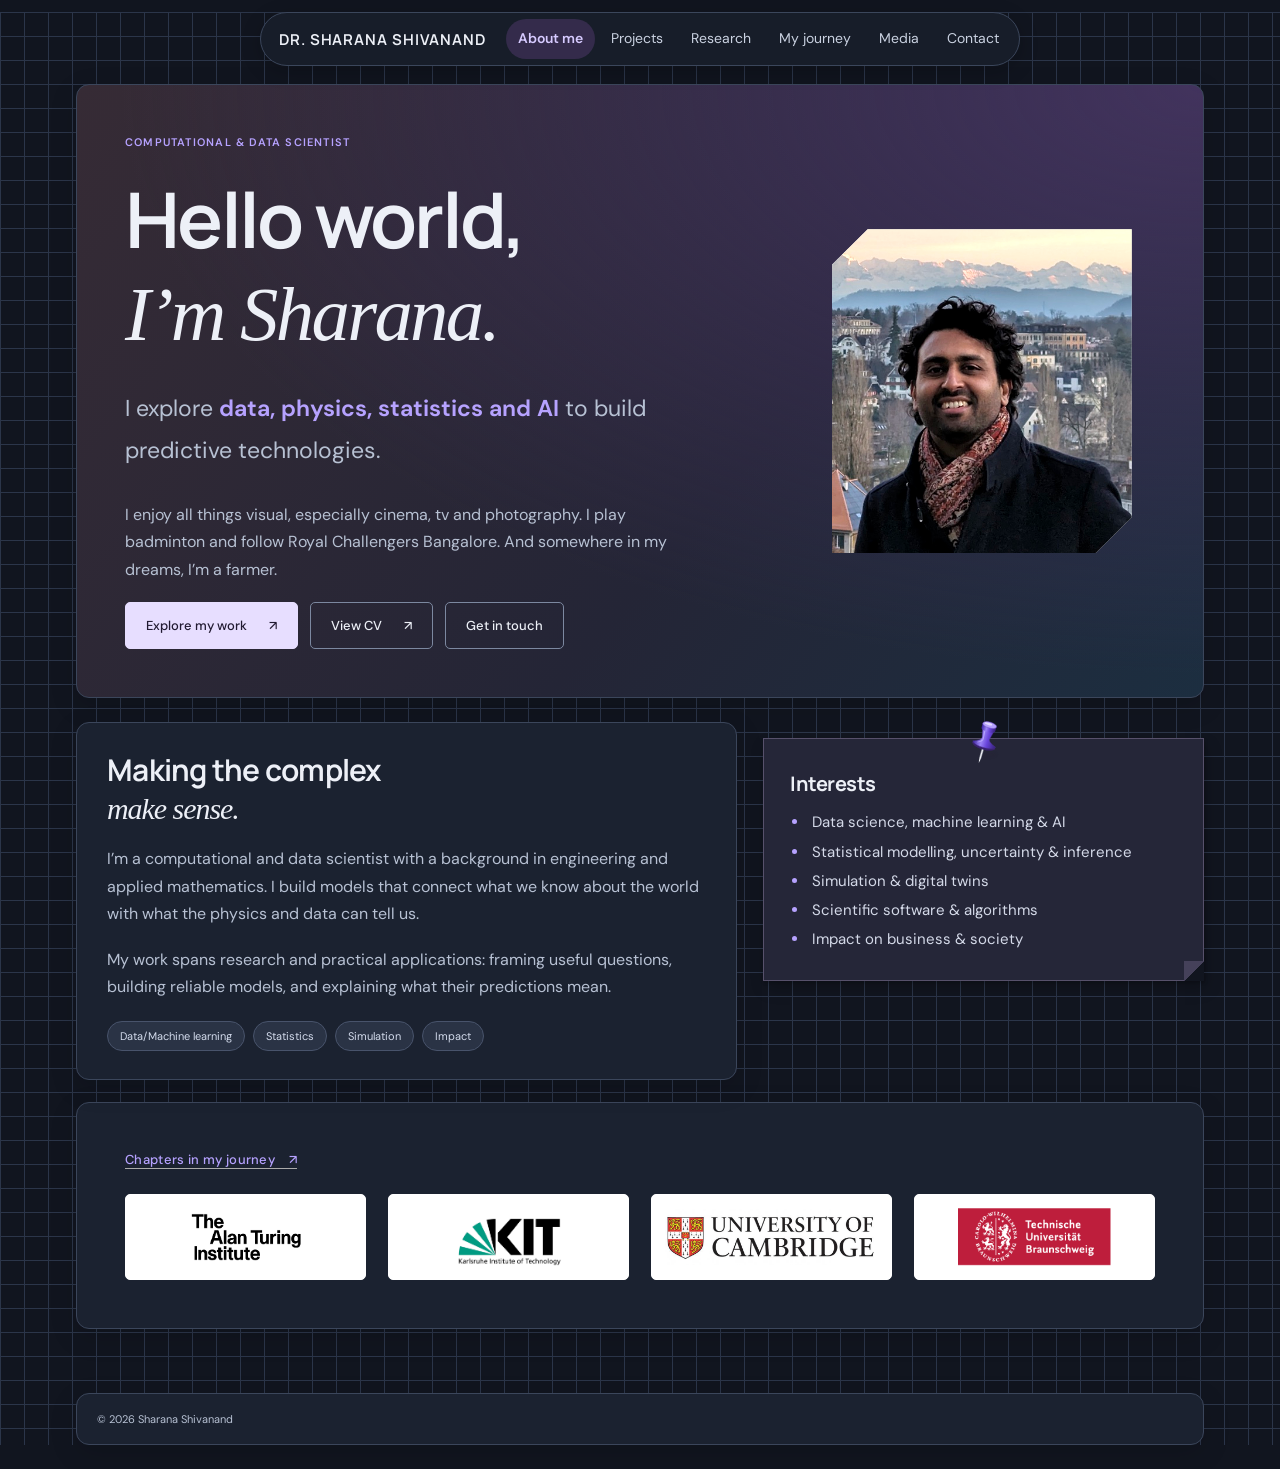
==== commit 414c4c7d: "Publish Media page, bridge feature, and journey updates" ====
--- a/index.html
+++ b/index.html
@@ -23,7 +23,7 @@
   <header class="sidebar">
     <a class="brand" href="index.html" aria-label="Dr. Sharana Shivanand, home"><span class="brand-name">DR. Sharana Shivanand</span></a>
     <button class="mobile-toggle" aria-controls="main-navigation" aria-expanded="false">Menu <span class="menu-icon" aria-hidden="true">☰</span></button>
-    <nav class="nav" id="main-navigation" aria-label="Main navigation"><a href="index.html" aria-current="page"><span class="nav-num">01</span>About me<span class="nav-arrow" aria-hidden="true">↗</span></a><a href="projects.html"><span class="nav-num">02</span>Projects<span class="nav-arrow" aria-hidden="true"></span></a><a href="research.html"><span class="nav-num">03</span>Research<span class="nav-arrow" aria-hidden="true"></span></a><a href="journey.html"><span class="nav-num">04</span>My journey<span class="nav-arrow" aria-hidden="true"></span></a><a href="contact.html"><span class="nav-num">05</span>Contact<span class="nav-arrow" aria-hidden="true"></span></a></nav>
+    <nav class="nav" id="main-navigation" aria-label="Main navigation"><a href="index.html" aria-current="page"><span class="nav-num">01</span>About me<span class="nav-arrow" aria-hidden="true">↗</span></a><a href="projects.html"><span class="nav-num">02</span>Projects<span class="nav-arrow" aria-hidden="true"></span></a><a href="research.html"><span class="nav-num">03</span>Research<span class="nav-arrow" aria-hidden="true"></span></a><a href="journey.html"><span class="nav-num">04</span>My journey<span class="nav-arrow" aria-hidden="true"></span></a><a href="media.html"><span class="nav-num">05</span>Media<span class="nav-arrow" aria-hidden="true"></span></a><a href="contact.html"><span class="nav-num">06</span>Contact<span class="nav-arrow" aria-hidden="true"></span></a></nav>
   </header>
   <div class="main-wrap"><div class="page-container">
     <main id="main">
--- a/theme.css
+++ b/theme.css
@@ -294,7 +294,7 @@
   box-shadow: 0 3px 16px #20335b0e;
 }
 .sidebar::after { content: none; }
-.nav { gap: 4px; background: transparent; }
+.nav { gap: 4px; background: transparent; flex-wrap: wrap; min-width: 0; }
 .nav a { padding: 8px 12px; border-radius: 20px; }
 .nav a[aria-current=page] { background: #edf3ff; }
 .hero, .page-intro, .intro-block, .credibility, .filter-bar,
@@ -328,6 +328,37 @@
 }
 .project-preview-art svg { min-height: 0; }
 .project-preview-title { font-weight: 650; }
+.media-documentary { padding: clamp(22px, 3.5vw, 36px); border: 1px solid var(--line); border-radius: 13px; background: var(--panel); }
+.media-series-intro { max-width: 76ch; margin-bottom: 28px; }
+.media-series-intro .media-series-credit { margin: 0 0 10px; color: var(--accent); font-size: 14px; font-weight: 550; }
+.media-series-intro h2 { margin: 0 0 16px; color: var(--ink); font-size: clamp(23px, 2.8vw, 30px); line-height: 1.3; }
+.media-series-intro p { margin: 12px 0 0; color: var(--muted); font-size: 16px; line-height: 1.75; }
+.media-grid { display: grid; grid-template-columns: repeat(3, minmax(0, 1fr)); gap: 22px; }
+.media-episode { display: block; min-width: 0; overflow: hidden; border: 1px solid var(--line); border-radius: 10px; background: var(--paper); color: var(--ink); text-decoration: none; transition: border-color .18s, transform .18s; }
+.media-episode:hover { border-color: var(--accent); transform: translateY(-3px); }
+.media-thumbnail { position: relative; aspect-ratio: 16 / 9; overflow: hidden; }
+.media-thumbnail img { display: block; width: 100%; height: 100%; object-fit: cover; }
+.media-play { position: absolute; inset: 0; display: grid; place-items: center; background: #0000000d; }
+.media-play svg { width: 52px; height: 39px; filter: drop-shadow(0 2px 6px #0004); }
+.media-episode-caption { display: flex; align-items: center; justify-content: space-between; flex-wrap: wrap; gap: 5px 12px; padding: 17px 18px; }
+.media-episode-caption h3 { margin: 0; font-size: 20px; font-weight: 650; line-height: 1.4; }
+.media-episode-caption span { color: var(--muted); font-size: 14px; }
+.media-more { margin-top: 26px; padding-top: 22px; border-top: 1px solid var(--line); font-size: 15px; line-height: 1.6; }
+.media-feature { display: grid; grid-template-columns: minmax(0, 2fr) minmax(0, 3fr); align-items: center; gap: clamp(24px, 3.5vw, 38px); margin-top: 26px; padding: clamp(22px, 3.5vw, 36px); border: 1px solid var(--line); border-radius: 13px; background: var(--panel); }
+.media-feature-image { margin: 0; min-width: 0; }
+.media-feature-image img { display: block; width: 100%; aspect-ratio: 4 / 3; object-fit: cover; border-radius: 8px; }
+.media-feature-image figcaption { margin-top: 9px; color: var(--muted); font-size: 13px; line-height: 1.5; }
+.media-feature-credit { margin: 0 0 12px; color: var(--accent); font-size: 14px; }
+.media-feature-copy h2 { margin: 0 0 16px; color: var(--ink); font-size: clamp(23px, 2.6vw, 30px); line-height: 1.3; }
+.media-feature-copy > p:not(.media-feature-credit) { margin: 0 0 22px; color: var(--muted); font-size: 16px; line-height: 1.75; }
+@media (max-width: 850px) {
+  .media-grid { grid-template-columns: 1fr; gap: 20px; }
+  .media-feature { grid-template-columns: 1fr; }
+}
+@media (prefers-reduced-motion: reduce) {
+  .media-episode { transition: none; }
+  .media-episode:hover { transform: none; }
+}
 .research-topic:nth-child(n) { border-color: var(--line); }
 .research-grid { gap: 22px; align-items: stretch; }
 .research-topic:nth-child(n) {
@@ -377,6 +408,36 @@
 .timeline-item::before { content: none; }
 .timeline-time { line-height: 1.6; }
 .timeline-item h2 { position: relative; }
+.timeline-entry-heading { display: grid; grid-template-columns: minmax(0, 1fr) 88px; align-items: start; gap: 16px; margin-bottom: 12px; }
+.timeline-entry-heading .timeline-role { margin-bottom: 0; }
+.journey-logo { position: relative; display: flex; align-items: center; justify-content: center; width: 88px; height: 42px; padding: 6px; overflow: hidden; border-radius: 5px; background: #fff; }
+.journey-logo img { display: block; max-width: 100%; max-height: 100%; object-fit: contain; }
+.journey-logo-dsr { background: #222; }
+.education-entry { display: grid; grid-template-columns: minmax(0, 1fr) 76px; align-items: start; gap: 12px; }
+.education-entry + .education-entry { margin-top: 20px; }
+.education-section h2 { margin-bottom: 22px; }
+.education-entry .journey-logo { width: 76px; height: 36px; padding: 5px; }
+.education-entry h3 { line-height: 1.5; }
+.education-entry p { margin: 4px 0 0; }
+.journey-logo.journey-logo-braunschweig,
+.education-entry .journey-logo-braunschweig { height: auto; aspect-ratio: 45 / 17; padding: 0; border-radius: 0; background: transparent; }
+.journey-logo-braunschweig img { width: 100%; height: auto; max-height: none; }
+.institution.institution-tight { min-height: 0; padding: 0; border: 0; background: transparent; }
+.institution.institution-tight img { width: auto; max-width: 100%; height: 58px; max-height: 58px; }
+.education-entry .journey-logo-ramaiah { width: 36px; height: 46px; padding: 0; background: transparent; justify-self: center; }
+/* Trim the supplied Weir image's broad white margins in the viewport, preserving the original asset. */
+.journey-logo-weir img { position: absolute; left: 50%; top: 50%; width: 124%; height: auto; max-width: none; max-height: none; transform: translate(-50%, -50%); }
+@media (max-width: 620px) {
+  .timeline-entry-heading { grid-template-columns: minmax(0, 1fr) 76px; gap: 12px; }
+  .journey-logo { width: 76px; height: 36px; padding: 5px; }
+}
+@media (max-width: 480px) {
+  .timeline-entry-heading { grid-template-columns: 1fr; gap: 10px; }
+  .journey-logo { width: 84px; height: 40px; }
+}
+.timeline-item .timeline-people { margin-top: 12px; font-size: 14px; line-height: 1.65; }
+.timeline-people span { color: var(--muted); }
+.timeline-people a { color: var(--accent); font-weight: 550; text-decoration-thickness: 1px; text-underline-offset: 3px; }
 .timeline-item h2::before {
   content: '';
   position: absolute;
--- a/dark.css
+++ b/dark.css
@@ -37,6 +37,7 @@
 html[data-theme="dark"] .research-topic .topic-icon { background: #332b4b; color: var(--accent); }
 html[data-theme="dark"] .timeline-item h2::before { background: var(--panel); border-color: #ac99d9; }
 html[data-theme="dark"] .institution { background: #fff; border-color: #fff; }
+html[data-theme="dark"] .institution.institution-tight { background: transparent; border-color: transparent; }
 html[data-theme="dark"] .pill { background: #2a3345; border-color: #48536b; color: #d4dced; }
 
 html[data-theme="dark"] .button { background: #e7deff; border-color: #e7deff; color: #211a31; }
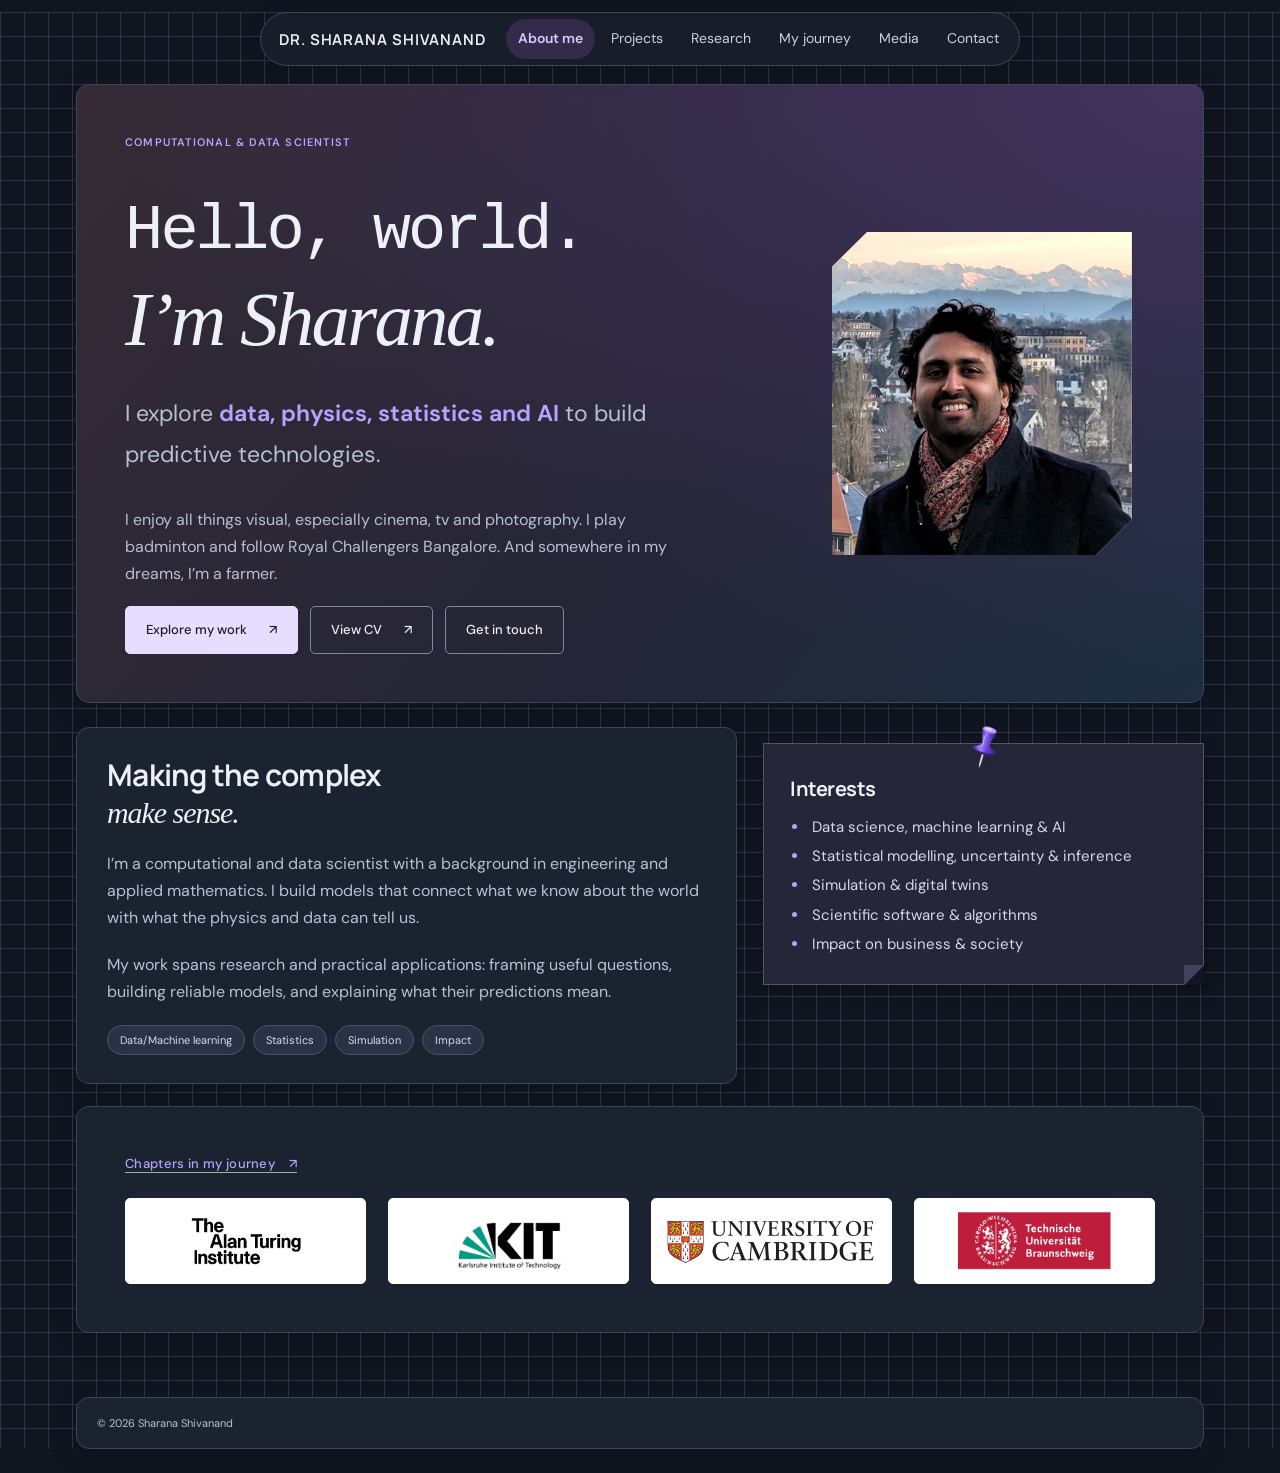
==== commit ec6918d8: "Publish monospace Hello, world greeting" ====
--- a/index.html
+++ b/index.html
@@ -29,7 +29,7 @@
     <main id="main">
 <section class="hero" aria-labelledby="hero-title">
   <div class="hero-copy"><div class="eyebrow">Computational &amp; data scientist</div>
-    <h1 id="hero-title">Hello world,<br><span class="title-second">I’m Sharana.</span></h1>
+    <h1 id="hero-title"><span class="code-greeting">Hello, world.</span><br><span class="title-second">I’m Sharana.</span></h1>
     <p class="hero-lead">I explore <strong>data, physics, statistics and AI</strong> to build predictive technologies.</p>
     <p class="hero-personal">I enjoy all things visual, especially cinema, tv and photography. I play badminton and follow Royal Challengers Bangalore. And somewhere in my dreams, I’m a farmer.</p>
     <div class="button-row"><a target="_blank" rel="noopener noreferrer" class="button" href="projects.html">Explore my work <span aria-hidden="true">↗</span></a><a target="_blank" rel="noopener noreferrer" class="button secondary" href="assets/CV-Shivanand.pdf?v=17e209d2ae03">View CV <span aria-hidden="true">↗</span></a><a target="_blank" rel="noopener noreferrer" class="button secondary" href="contact.html">Get in touch</a></div>
--- a/theme.css
+++ b/theme.css
@@ -53,6 +53,12 @@
   gap: clamp(30px, 6vw, 88px);
 }
 .hero h1 { font-size: clamp(43px, 6vw, 77px); }
+.hero .code-greeting {
+  font-family: ui-monospace, 'SFMono-Regular', Menlo, Consolas, 'Liberation Mono', monospace;
+  font-size: .83em;
+  font-weight: 500;
+  letter-spacing: -.045em;
+}
 .hero .eyebrow::before { display: none; }
 .hero .eyebrow { color: var(--accent); }
 .hero-lead { max-width: 620px; color: var(--muted); font-size: clamp(18px, 1.8vw, 23px); }
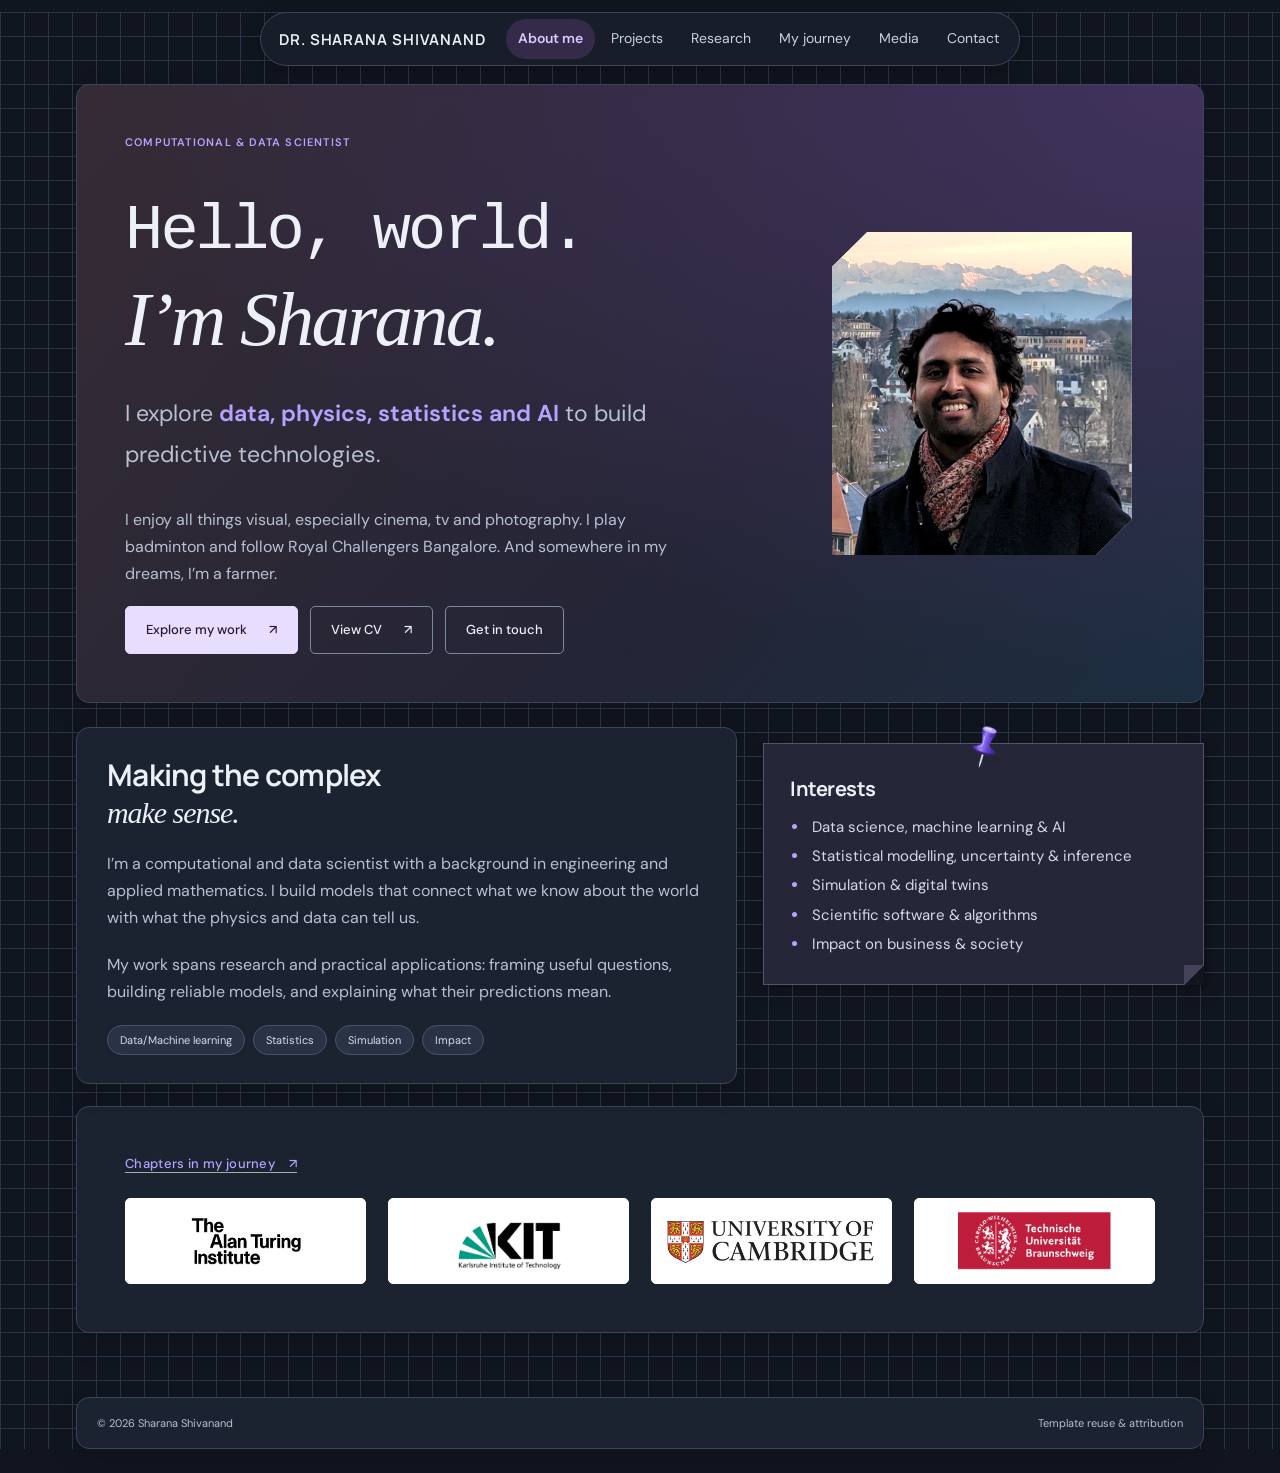
==== commit fdb666c9: "Add template attribution license and reuse notice" ====
--- a/index.html
+++ b/index.html
@@ -64,7 +64,7 @@
 
 <section class="credibility" aria-labelledby="chapters-title"><h2 id="chapters-title"><a target="_blank" rel="noopener noreferrer" class="text-link" href="journey.html">Chapters in my journey <span aria-hidden="true">↗</span></a></h2><div class="institution-list"><div class="institution"><img src="assets/logos/turing.png" alt="The Alan Turing Institute" width="367" height="181" loading="lazy"></div><div class="institution"><img src="assets/logos/kit.png" alt="Karlsruhe Institute of Technology" width="1045" height="557" loading="lazy"></div><div class="institution"><img src="assets/logos/cambridge.jpg" alt="University of Cambridge" width="800" height="210" loading="lazy"></div><div class="institution"><img src="assets/logos/braunschweig.png" alt="Technical University of Braunschweig" width="900" height="340" loading="lazy"></div></div></section>
 </main>
-    <footer class="site-footer"><span>© 2026 Sharana Shivanand</span></footer>
+    <footer class="site-footer"><span>© 2026 Sharana Shivanand</span><a href="LICENSE">Template reuse &amp; attribution</a></footer>
   </div></div>
 </body>
 </html>
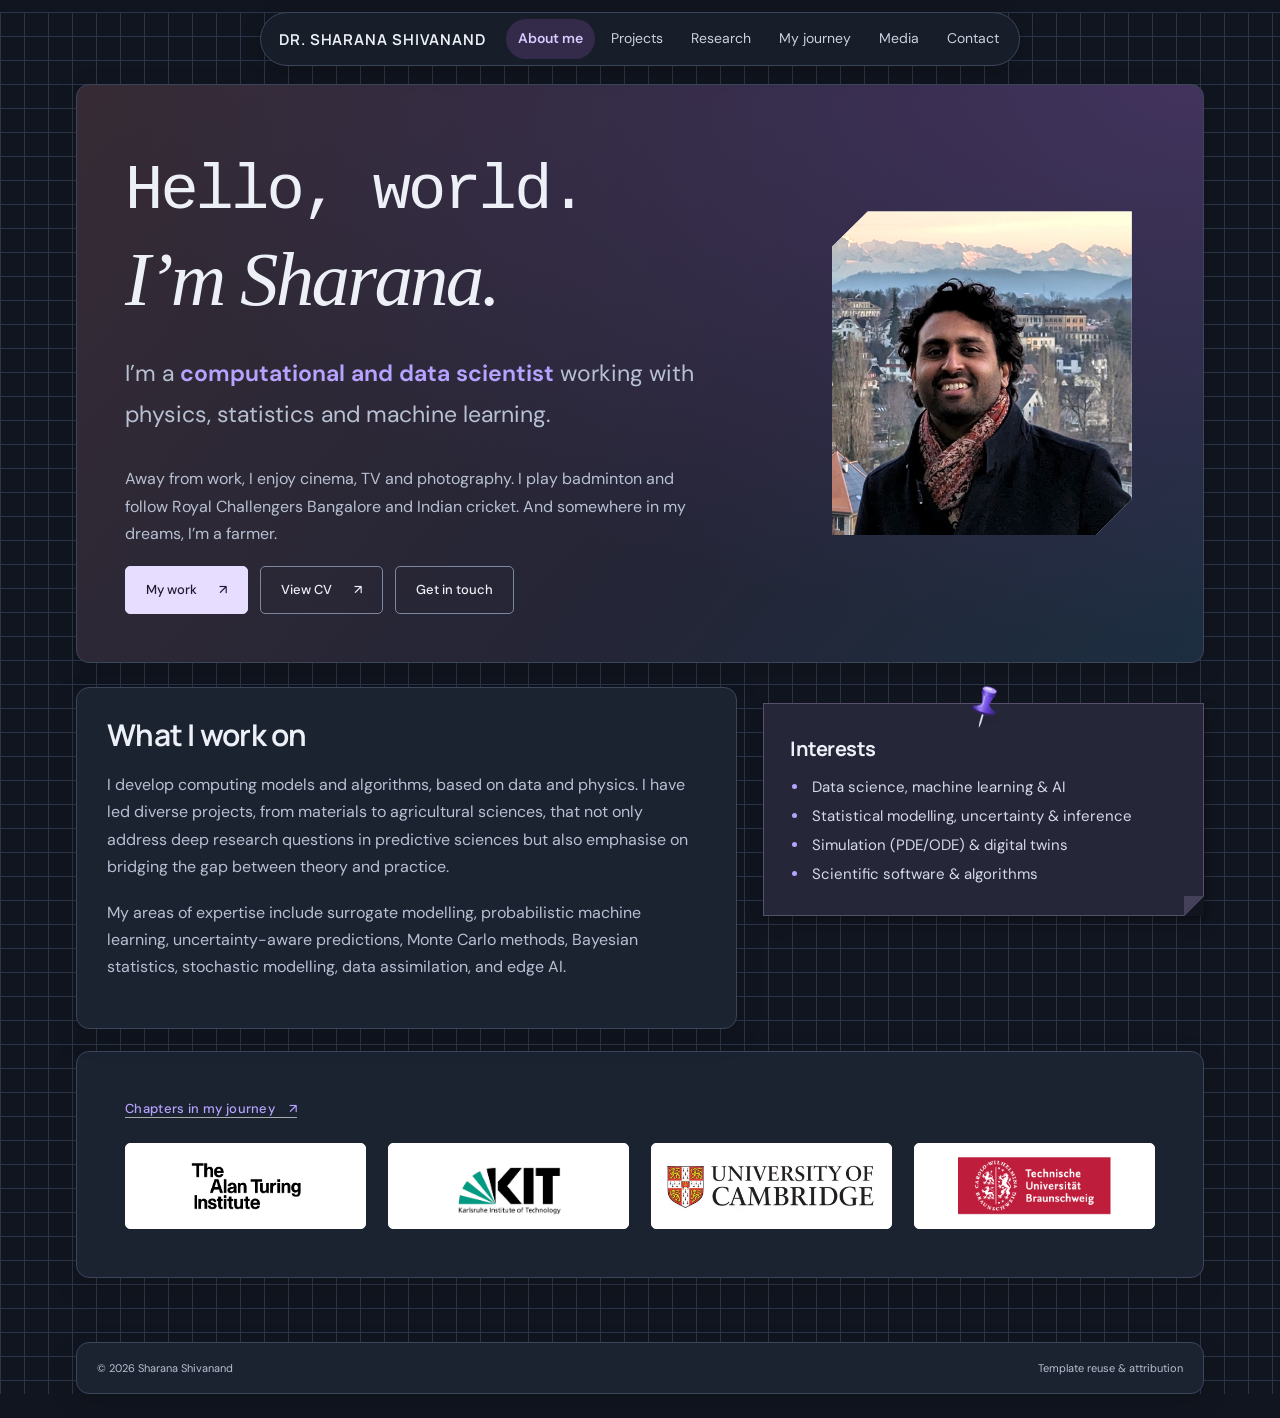
==== commit 20985ded: "Publish revised portfolio pages and homepage greeting" ====
--- a/index.html
+++ b/index.html
@@ -28,15 +28,15 @@
   <div class="main-wrap"><div class="page-container">
     <main id="main">
 <section class="hero" aria-labelledby="hero-title">
-  <div class="hero-copy"><div class="eyebrow">Computational &amp; data scientist</div>
+  <div class="hero-copy">
     <h1 id="hero-title"><span class="code-greeting">Hello, world.</span><br><span class="title-second">I’m Sharana.</span></h1>
-    <p class="hero-lead">I explore <strong>data, physics, statistics and AI</strong> to build predictive technologies.</p>
-    <p class="hero-personal">I enjoy all things visual, especially cinema, tv and photography. I play badminton and follow Royal Challengers Bangalore. And somewhere in my dreams, I’m a farmer.</p>
-    <div class="button-row"><a target="_blank" rel="noopener noreferrer" class="button" href="projects.html">Explore my work <span aria-hidden="true">↗</span></a><a target="_blank" rel="noopener noreferrer" class="button secondary" href="assets/CV-Shivanand.pdf?v=17e209d2ae03">View CV <span aria-hidden="true">↗</span></a><a target="_blank" rel="noopener noreferrer" class="button secondary" href="contact.html">Get in touch</a></div>
+    <p class="hero-lead">I’m a <strong>computational and data scientist</strong> working with physics, statistics and machine learning.</p>
+    <p class="hero-personal">Away from work, I enjoy cinema, TV and photography. I play badminton and follow Royal Challengers Bangalore and Indian cricket. And somewhere in my dreams, I’m a farmer.</p>
+    <div class="button-row"><a target="_blank" rel="noopener noreferrer" class="button" href="projects.html">My work <span aria-hidden="true">↗</span></a><a target="_blank" rel="noopener noreferrer" class="button secondary" href="assets/CV-Shivanand.pdf?v=17e209d2ae03">View CV <span aria-hidden="true">↗</span></a><a target="_blank" rel="noopener noreferrer" class="button secondary" href="contact.html">Get in touch</a></div>
   </div>
   <figure class="portrait-frame"><img src="profile-mountains.jpg" alt="Sharana Shivanand with a mountain ridge in the background" width="768" height="1024" fetchpriority="high"></figure>
 </section>
-<div class="about-overview"><section class="intro-block"><div class="intro-layout"><h2>Making the complex<br><span class="title-second">make sense.</span></h2><div><p>I’m a computational and data scientist with a background in engineering and applied mathematics. I build models that connect what we know about the world with what the physics and data can tell us.</p><p>My work spans research and practical applications: framing useful questions, building reliable models, and explaining what their predictions mean.</p><div class="capability-list"><span class="pill">Data/Machine learning</span><span class="pill">Statistics</span><span class="pill">Simulation</span><span class="pill">Impact</span></div></div></div></section><aside class="shared-interests-note" aria-labelledby="shared-interests-title">
+<div class="about-overview"><section class="intro-block"><div class="intro-layout"><h2>What I work on</h2><div><p>I develop computing models and algorithms, based on data and physics. I have led diverse projects, from materials to agricultural sciences, that not only address deep research questions in predictive sciences but also emphasise on bridging the gap between theory and practice.</p><p>My areas of expertise include surrogate modelling, probabilistic machine learning, uncertainty-aware predictions, Monte Carlo methods, Bayesian statistics, stochastic modelling, data assimilation, and edge AI.</p></div></div></section><aside class="shared-interests-note" aria-labelledby="shared-interests-title">
       <svg class="note-pin" viewBox="0 0 48 64" aria-hidden="true">
         <defs>
           <linearGradient id="note-pin-body" x1="0" y1="0" x2="1" y2="0">
@@ -60,11 +60,11 @@
         </g>
       </svg>
       <h2 id="shared-interests-title">Interests</h2>
-      <ul><li>Data science, machine learning &amp; AI</li><li>Statistical modelling, uncertainty &amp; inference</li><li>Simulation &amp; digital twins</li><li>Scientific software &amp; algorithms</li><li>Impact on business &amp; society</li></ul></aside></div>
+      <ul><li>Data science, machine learning &amp; AI</li><li>Statistical modelling, uncertainty &amp; inference</li><li>Simulation (PDE/ODE) &amp; digital twins</li><li>Scientific software &amp; algorithms</li></ul></aside></div>
 
 <section class="credibility" aria-labelledby="chapters-title"><h2 id="chapters-title"><a target="_blank" rel="noopener noreferrer" class="text-link" href="journey.html">Chapters in my journey <span aria-hidden="true">↗</span></a></h2><div class="institution-list"><div class="institution"><img src="assets/logos/turing.png" alt="The Alan Turing Institute" width="367" height="181" loading="lazy"></div><div class="institution"><img src="assets/logos/kit.png" alt="Karlsruhe Institute of Technology" width="1045" height="557" loading="lazy"></div><div class="institution"><img src="assets/logos/cambridge.jpg" alt="University of Cambridge" width="800" height="210" loading="lazy"></div><div class="institution"><img src="assets/logos/braunschweig.png" alt="Technical University of Braunschweig" width="900" height="340" loading="lazy"></div></div></section>
 </main>
-    <footer class="site-footer"><span>© 2026 Sharana Shivanand</span><a href="LICENSE">Template reuse &amp; attribution</a></footer>
+    <footer class="site-footer"><span>© 2026 Sharana Shivanand</span><a href="license.html">Template reuse &amp; attribution</a></footer>
   </div></div>
 </body>
 </html>
--- a/theme.css
+++ b/theme.css
@@ -53,13 +53,24 @@
   gap: clamp(30px, 6vw, 88px);
 }
 .hero h1 { font-size: clamp(43px, 6vw, 77px); }
-.hero .code-greeting {
+.page-intro h1 { font-family: var(--display); font-weight: 600; }
+.hero .code-greeting,
+.research-topic .research-subtitle {
   font-family: ui-monospace, 'SFMono-Regular', Menlo, Consolas, 'Liberation Mono', monospace;
-  font-size: .83em;
   font-weight: 500;
   letter-spacing: -.045em;
 }
-.hero .eyebrow::before { display: none; }
+.hero .code-greeting { font-size: .83em; }
+@media (prefers-reduced-motion: no-preference) {
+  .greeting-character {
+    animation: reveal-greeting-character 1ms steps(1, end) var(--typing-delay) both;
+  }
+}
+@keyframes reveal-greeting-character {
+  from { opacity: 0; }
+  to { opacity: 1; }
+}
+.eyebrow::before { display: none; }
 .hero .eyebrow { color: var(--accent); }
 .hero-lead { max-width: 620px; color: var(--muted); font-size: clamp(18px, 1.8vw, 23px); }
 .hero-lead strong { color: var(--accent); font-weight: 650; }
@@ -236,6 +247,10 @@
 }
 .project-preview-art svg { width: 100%; height: 100%; }
 .project-preview-title { font: 700 19px/1.3 var(--display); }
+.project-card-footer { display: flex; justify-content: space-between; align-items: center; gap: 12px; margin-top: auto; padding-top: 4px; }
+.project-card-footer .project-preview-action { margin-top: 0; padding-top: 0; }
+.project-status { display: inline-flex; align-items: center; gap: 6px; margin-left: auto; color: #56ff83; font: 600 12px/1.4 var(--display); letter-spacing: .06em; white-space: nowrap; }
+.project-status-dot { width: 7px; height: 7px; flex: 0 0 7px; border-radius: 50%; background: currentColor; }
 .project-preview-summary { color: var(--muted); font-size: 14px; }
 .project-preview-action { margin-top: auto; padding-top: 4px; color: var(--accent); font-size: 13px; font-weight: 650; }
 .project-dialog {
@@ -390,8 +405,7 @@
   line-height: 1;
 }
 .research-topic h2 {
-  min-height: 2.6em;
-  margin: 0 0 14px;
+  margin: 0 0 6px;
   color: var(--accent);
   font-size: clamp(22px, 2.2vw, 25px);
   font-weight: 700;
@@ -399,6 +413,13 @@
   letter-spacing: -.025em;
 }
 .research-topic p { margin: 0; color: #303039; font-size: 16px; line-height: 1.75; }
+.research-topic .research-subtitle {
+  margin: 0 0 20px;
+  color: #5840a0;
+  font-size: 16px;
+  letter-spacing: .025em;
+  line-height: 1.35;
+}
 .research-topic .research-topic-art {
   display: block;
   width: 100%;
@@ -406,9 +427,6 @@
   flex-shrink: 0;
   margin: 0 0 20px;
   overflow: visible;
-}
-@media (max-width: 1000px) {
-  .research-topic h2 { min-height: 0; }
 }
 .timeline { padding-left: clamp(28px, 4vw, 48px); }
 .timeline-item::before { content: none; }
--- a/dark.css
+++ b/dark.css
@@ -35,6 +35,7 @@
 }
 html[data-theme="dark"] :is(.hero-lead, .hero-personal, .intro-layout p, .research-topic p, .side-note p, .contact-aside p, .project-preview-summary, .project-context-note) { color: var(--muted); }
 html[data-theme="dark"] .research-topic .topic-icon { background: #332b4b; color: var(--accent); }
+html[data-theme="dark"] .research-topic .research-subtitle { color: #fff; }
 html[data-theme="dark"] .timeline-item h2::before { background: var(--panel); border-color: #ac99d9; }
 html[data-theme="dark"] .institution { background: #fff; border-color: #fff; }
 html[data-theme="dark"] .institution.institution-tight { background: transparent; border-color: transparent; }
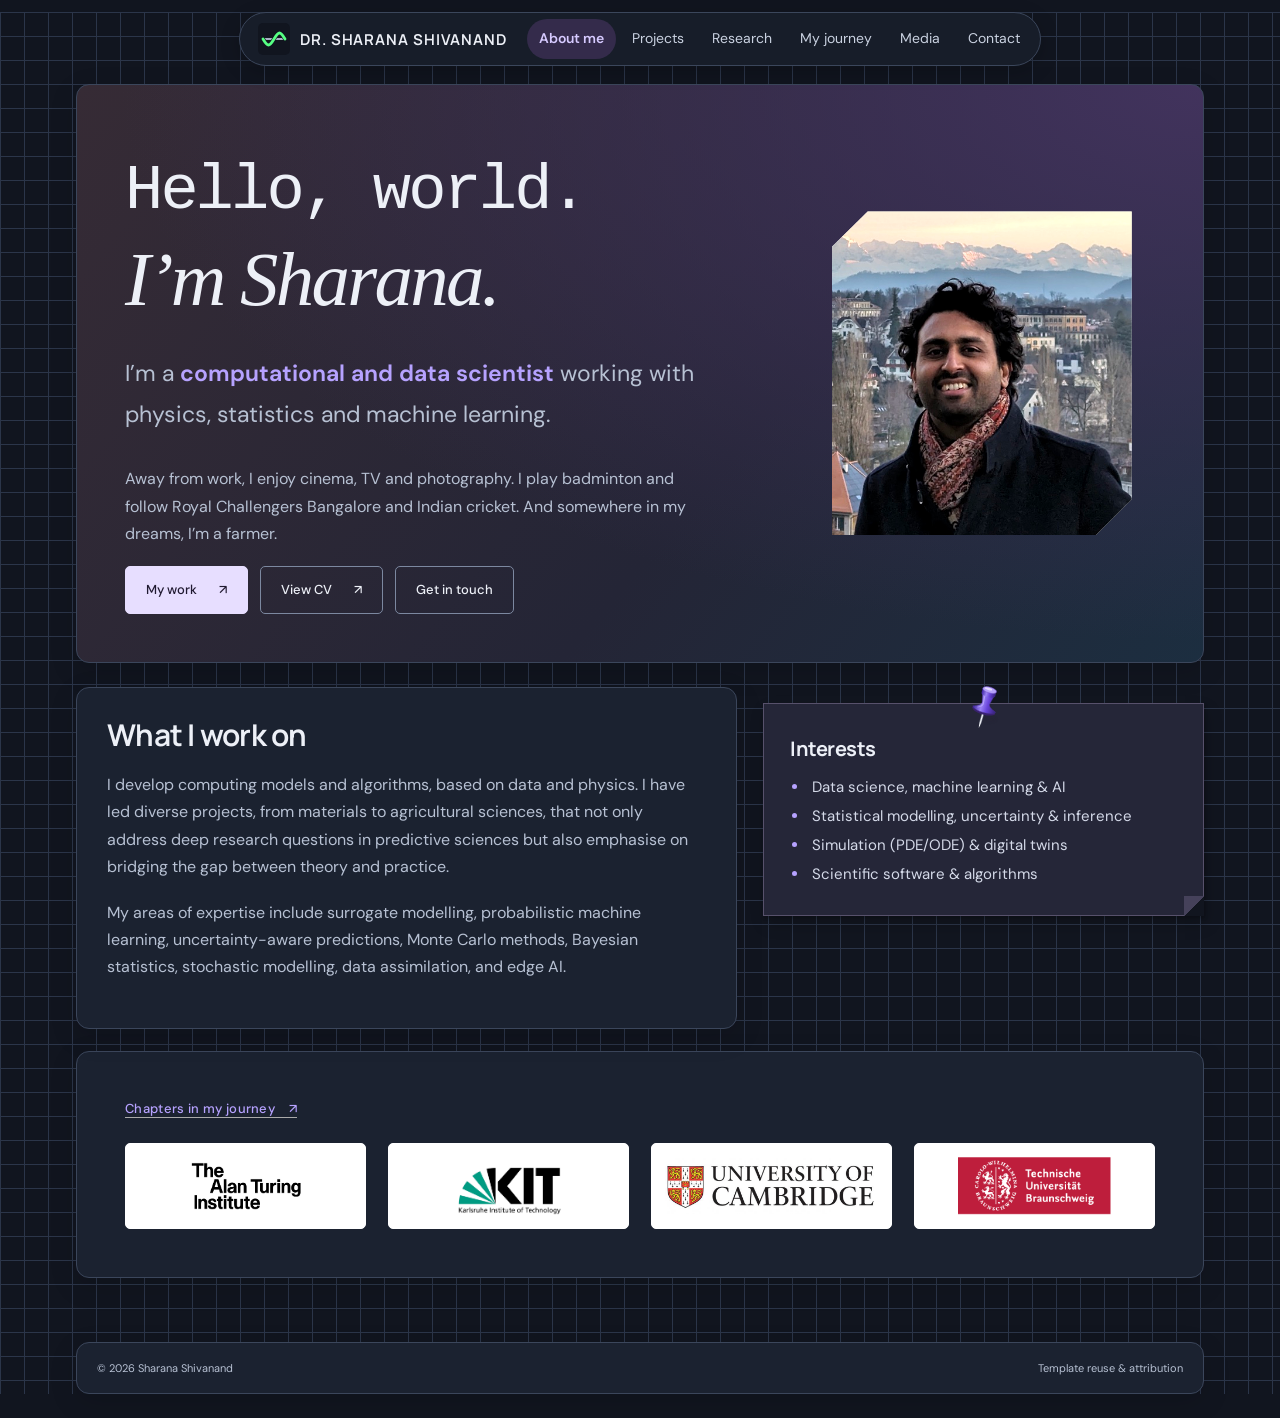
==== commit 750c9e52: "Publish neon green sine-wave logo" ====
--- a/index.html
+++ b/index.html
@@ -9,7 +9,7 @@
   <meta property="og:title" content="About me | Sharana Shivanand">
   <meta property="og:description" content="Sharana Shivanand is a computational and data scientist connecting Data, Physics, Statistics and AI with practical problems.">
   <meta property="og:type" content="website">
-  <link rel="icon" href="assets/favicon.svg?v=coordinate-s" type="image/svg+xml">
+  <link rel="icon" href="assets/favicon.svg?v=neon-green" type="image/svg+xml">
   <link rel="preconnect" href="https://fonts.googleapis.com">
   <link rel="preconnect" href="https://fonts.gstatic.com" crossorigin>
   <link rel="stylesheet" href="assets/styles.css">
@@ -21,7 +21,7 @@
 <body>
   <a class="skip-link" href="#main">Skip to content</a>
   <header class="sidebar">
-    <a class="brand" href="index.html" aria-label="Dr. Sharana Shivanand, home"><span class="brand-name">DR. Sharana Shivanand</span></a>
+    <a class="brand" href="index.html" aria-label="Dr. Sharana Shivanand, home"><img class="brand-logo" src="assets/favicon.svg?v=neon-green" alt="Neon sine-wave logo" aria-hidden="true" width="32" height="32"><span class="brand-name">DR. Sharana Shivanand</span></a>
     <button class="mobile-toggle" aria-controls="main-navigation" aria-expanded="false">Menu <span class="menu-icon" aria-hidden="true">☰</span></button>
     <nav class="nav" id="main-navigation" aria-label="Main navigation"><a href="index.html" aria-current="page"><span class="nav-num">01</span>About me<span class="nav-arrow" aria-hidden="true">↗</span></a><a href="projects.html"><span class="nav-num">02</span>Projects<span class="nav-arrow" aria-hidden="true"></span></a><a href="research.html"><span class="nav-num">03</span>Research<span class="nav-arrow" aria-hidden="true"></span></a><a href="journey.html"><span class="nav-num">04</span>My journey<span class="nav-arrow" aria-hidden="true"></span></a><a href="media.html"><span class="nav-num">05</span>Media<span class="nav-arrow" aria-hidden="true"></span></a><a href="contact.html"><span class="nav-num">06</span>Contact<span class="nav-arrow" aria-hidden="true"></span></a></nav>
   </header>
--- a/theme.css
+++ b/theme.css
@@ -38,6 +38,7 @@
 }
 .brand-name { font-size: 15px; text-transform: uppercase; letter-spacing: .06em; }
 .brand { align-items: center; gap: 10px; }
+.brand-logo { display: block; flex: none; }
 .nav { display: flex; justify-content: flex-end; width: auto; margin: 0; gap: clamp(8px, 2vw, 25px); }
 .nav a { color: var(--muted); padding-inline: 6px; }
 .nav a:hover { background: #f2f2f2; color: var(--ink); }
